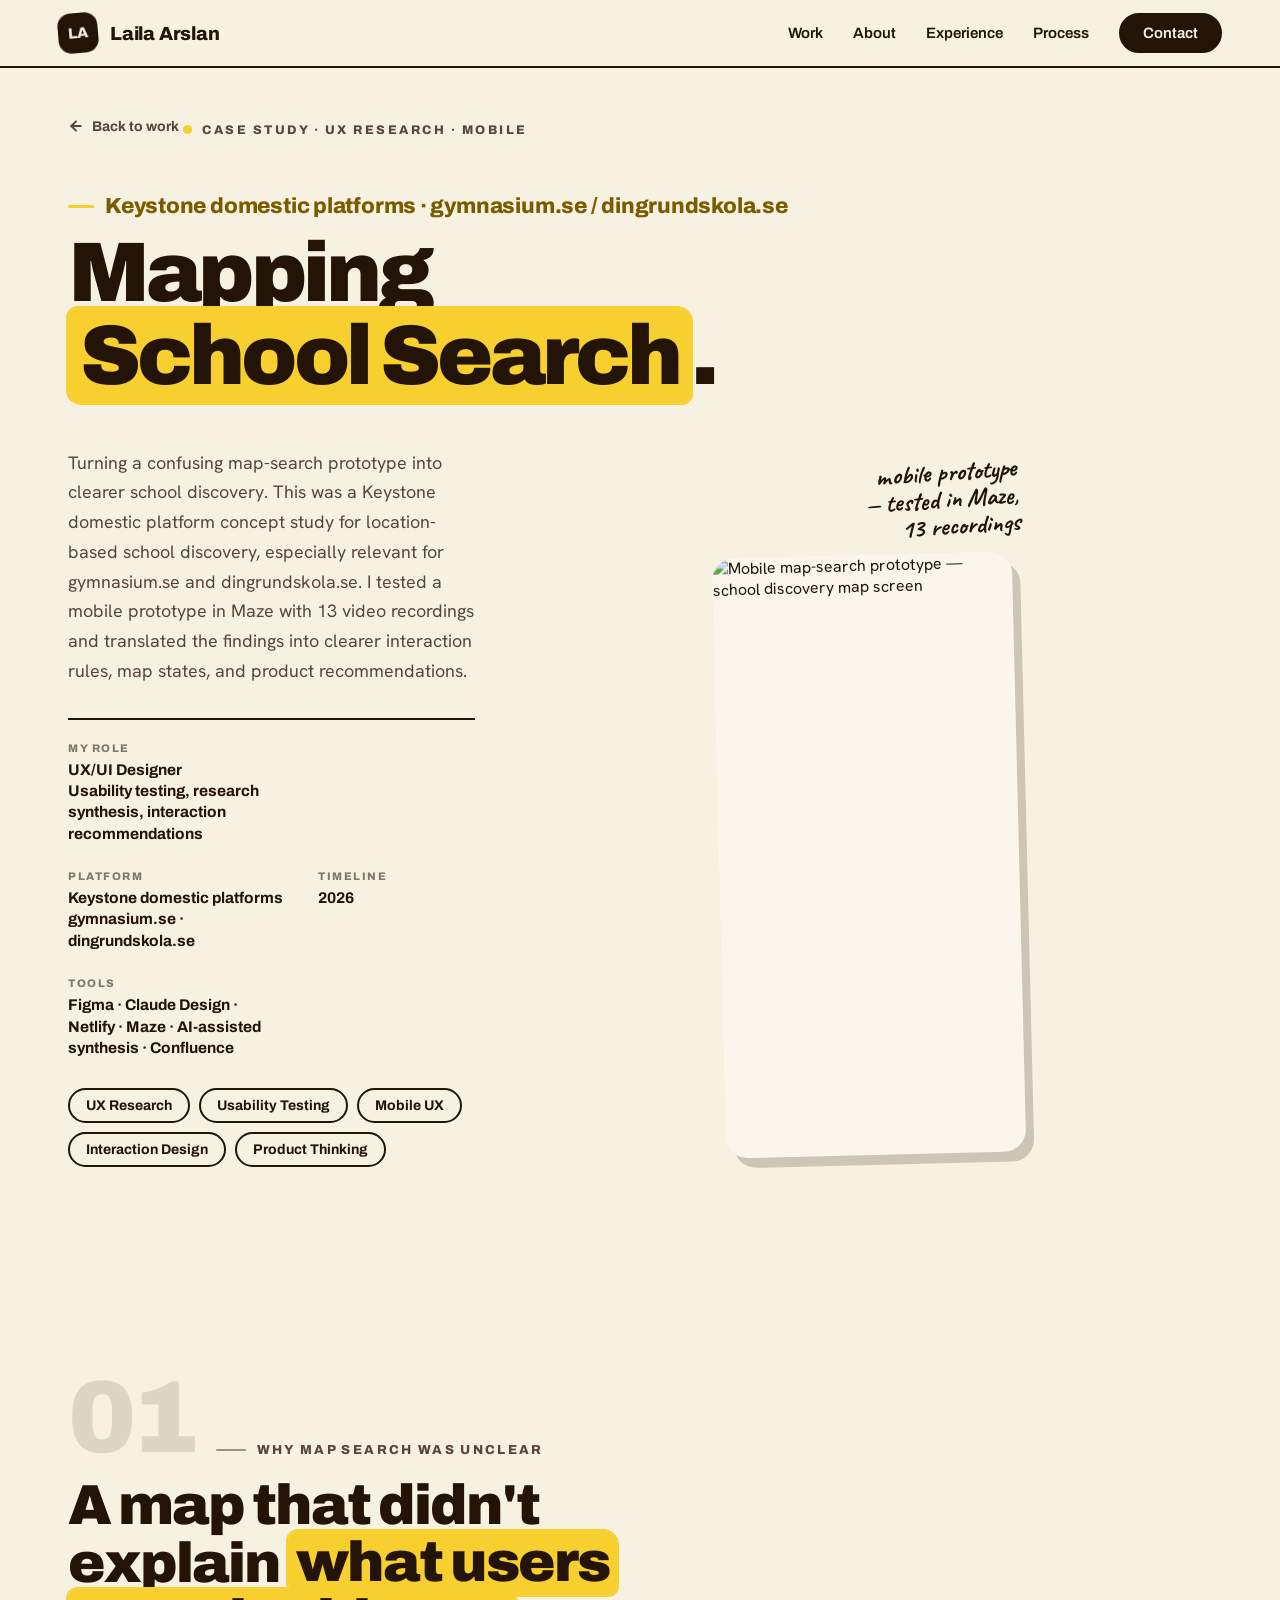
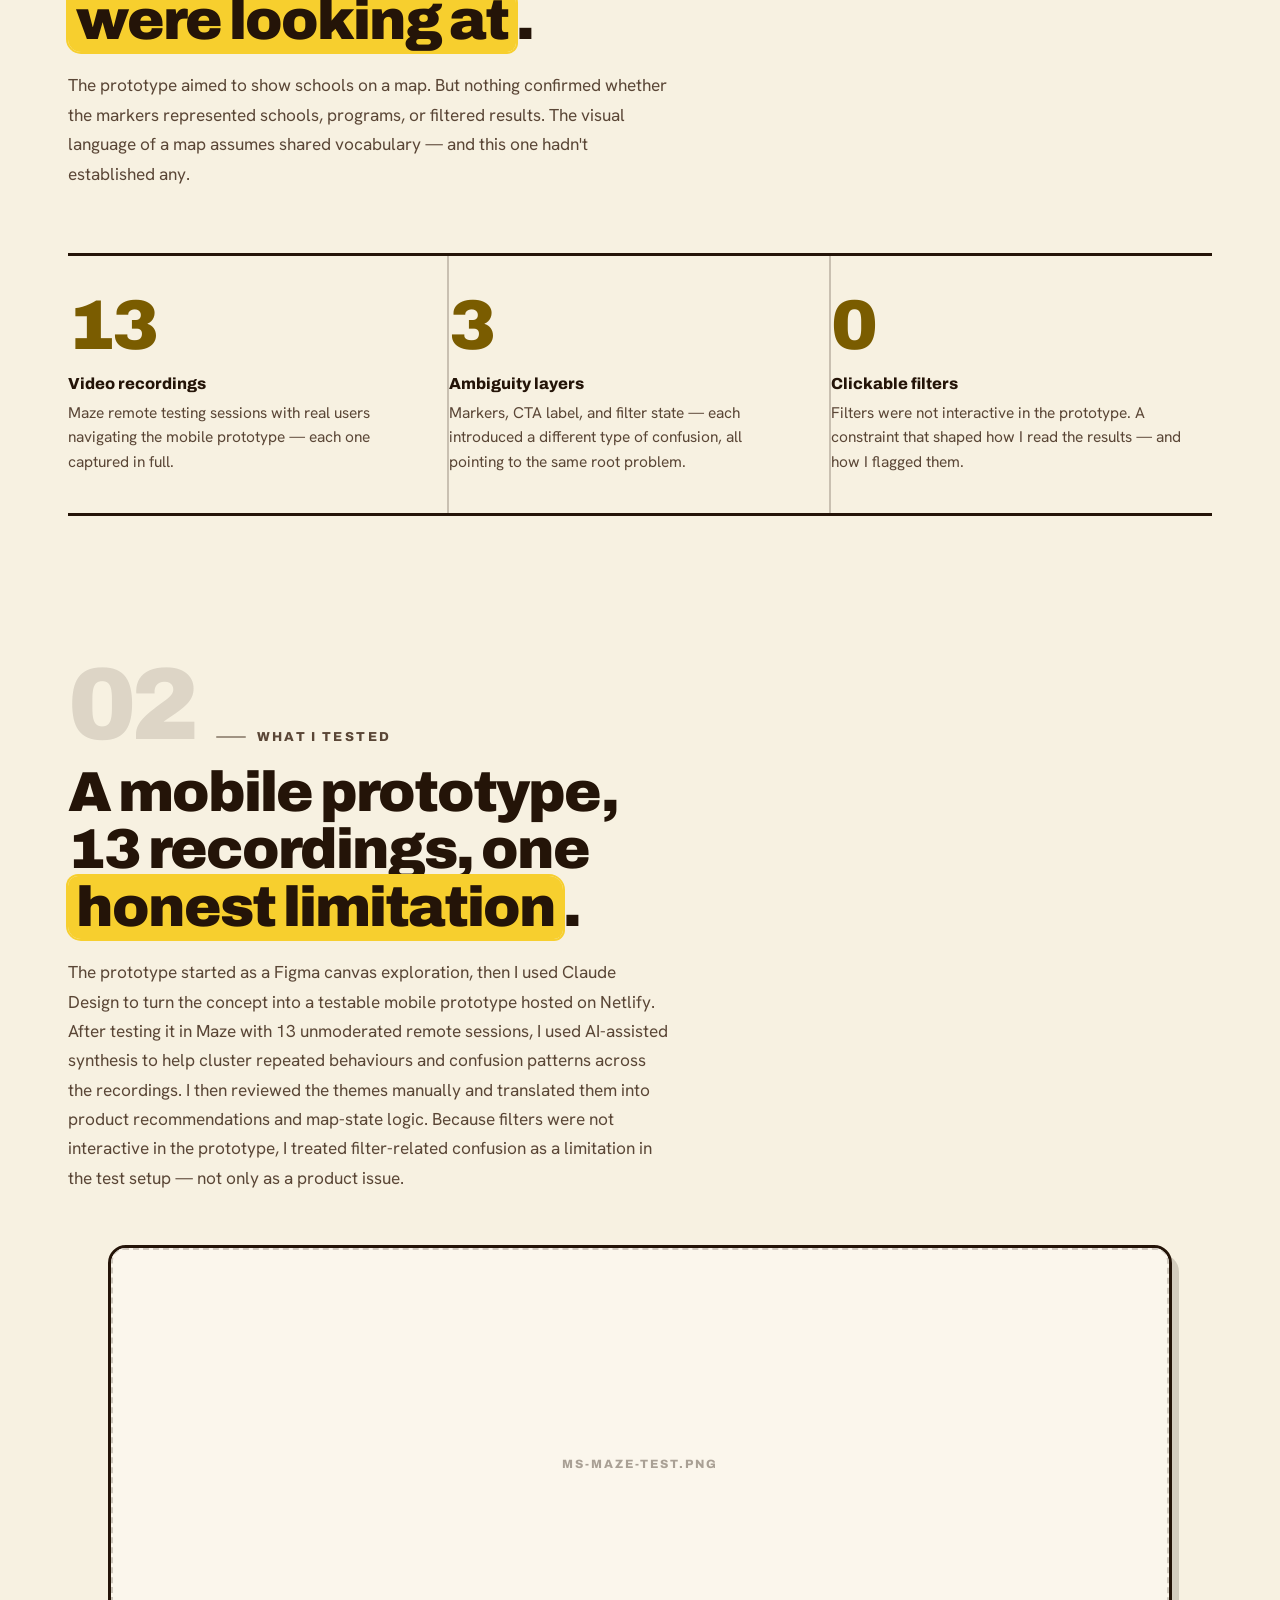
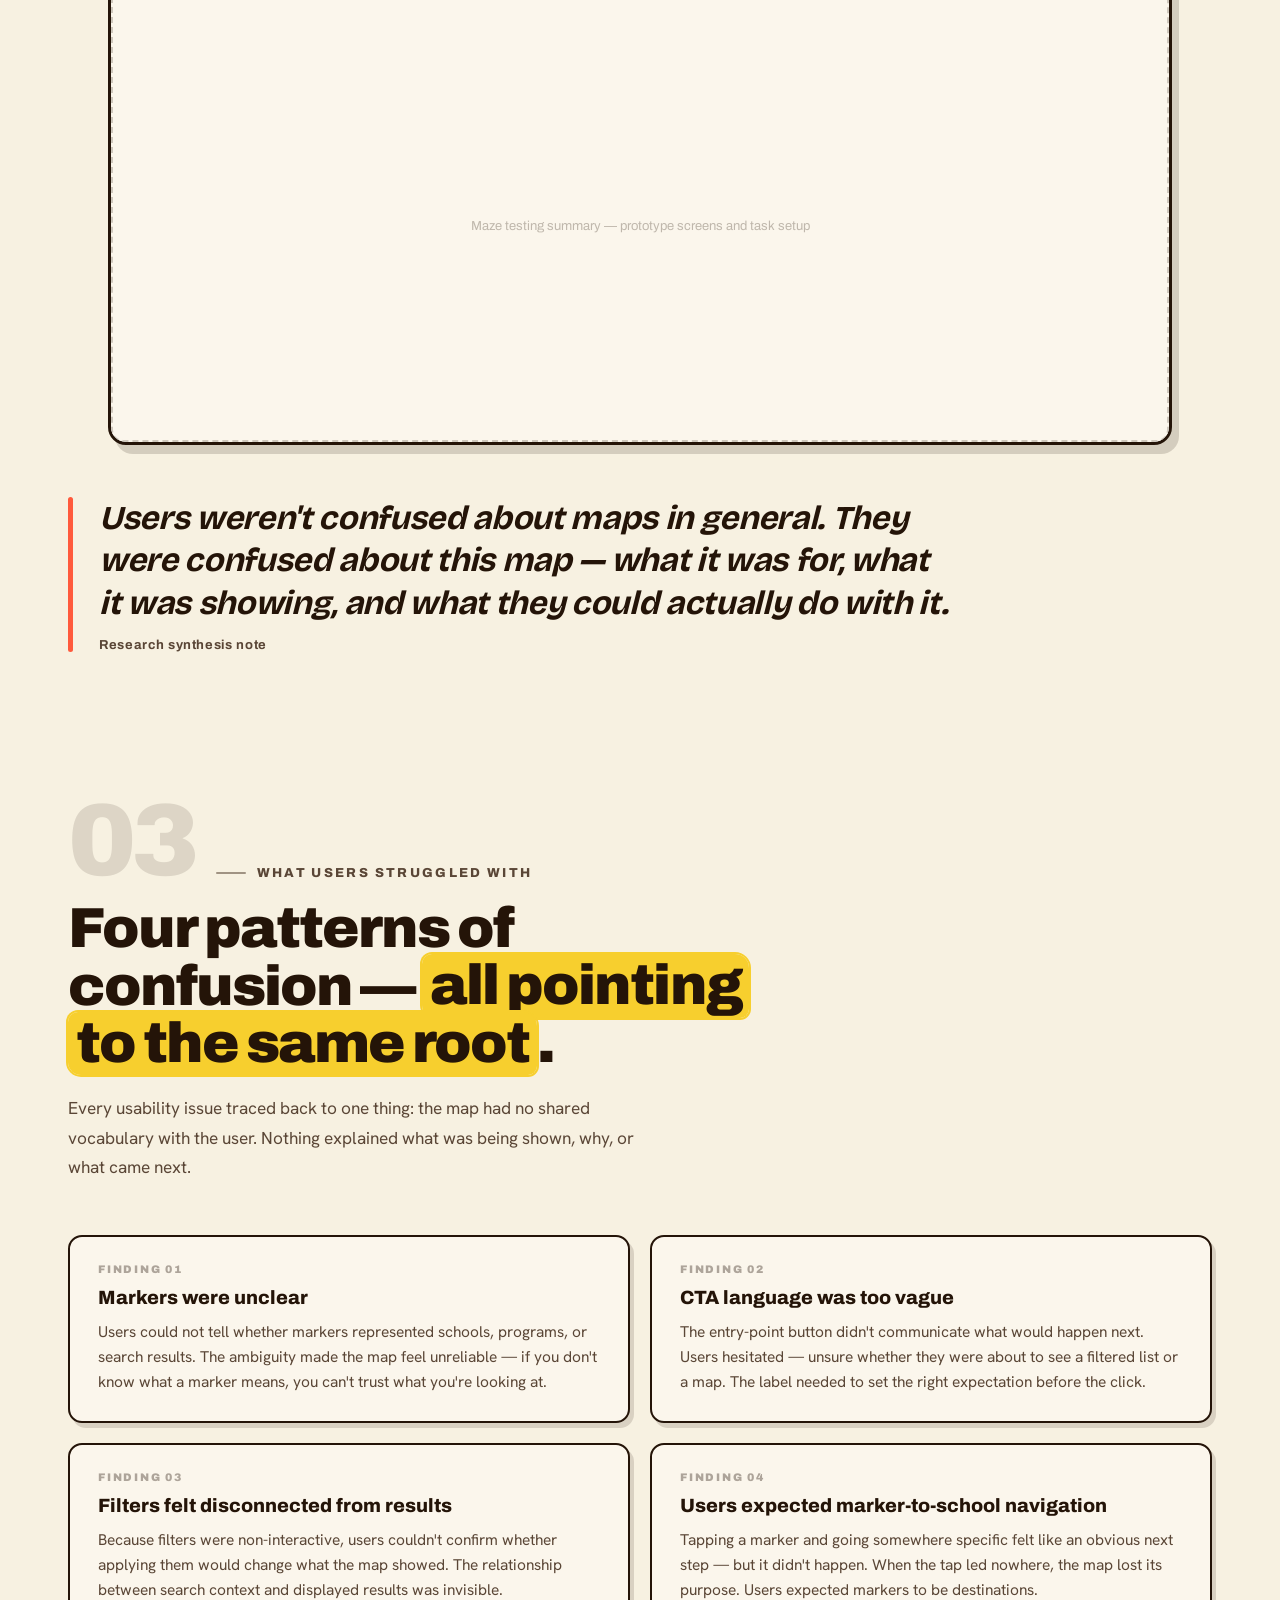
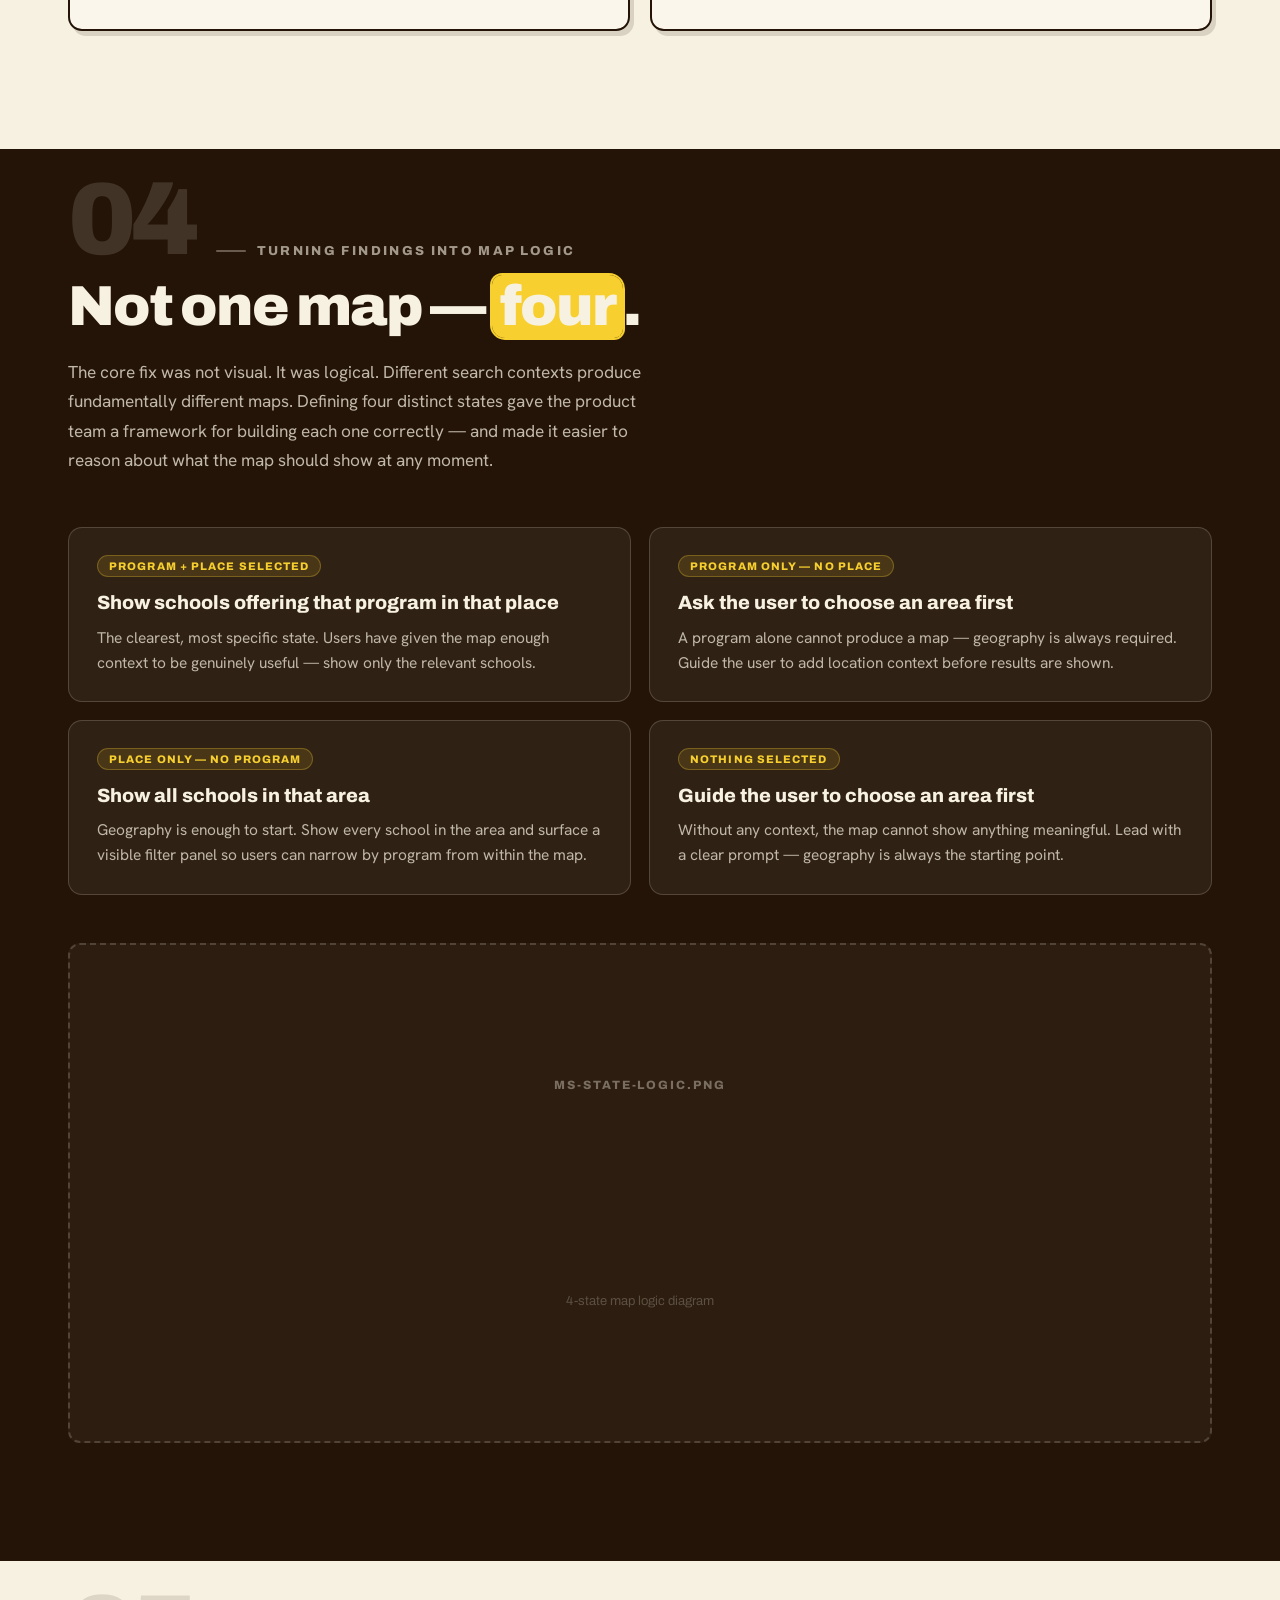
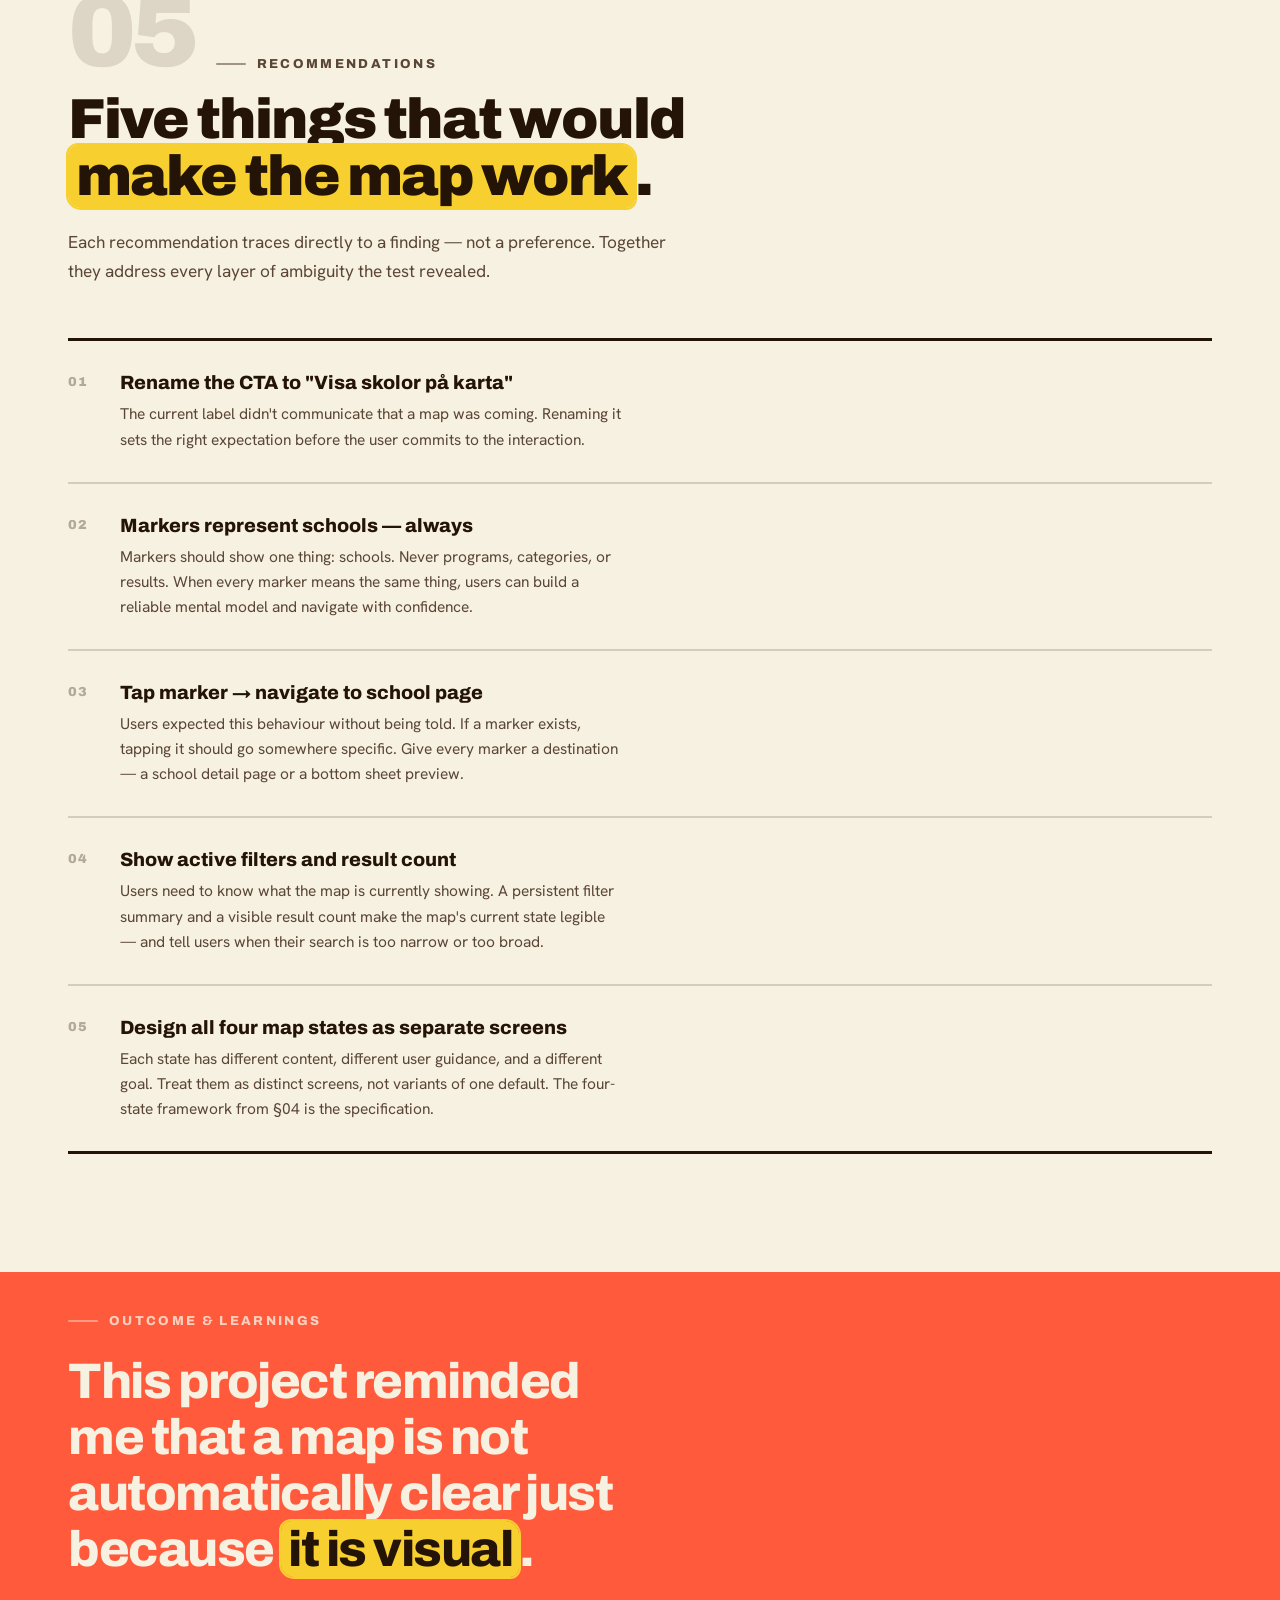
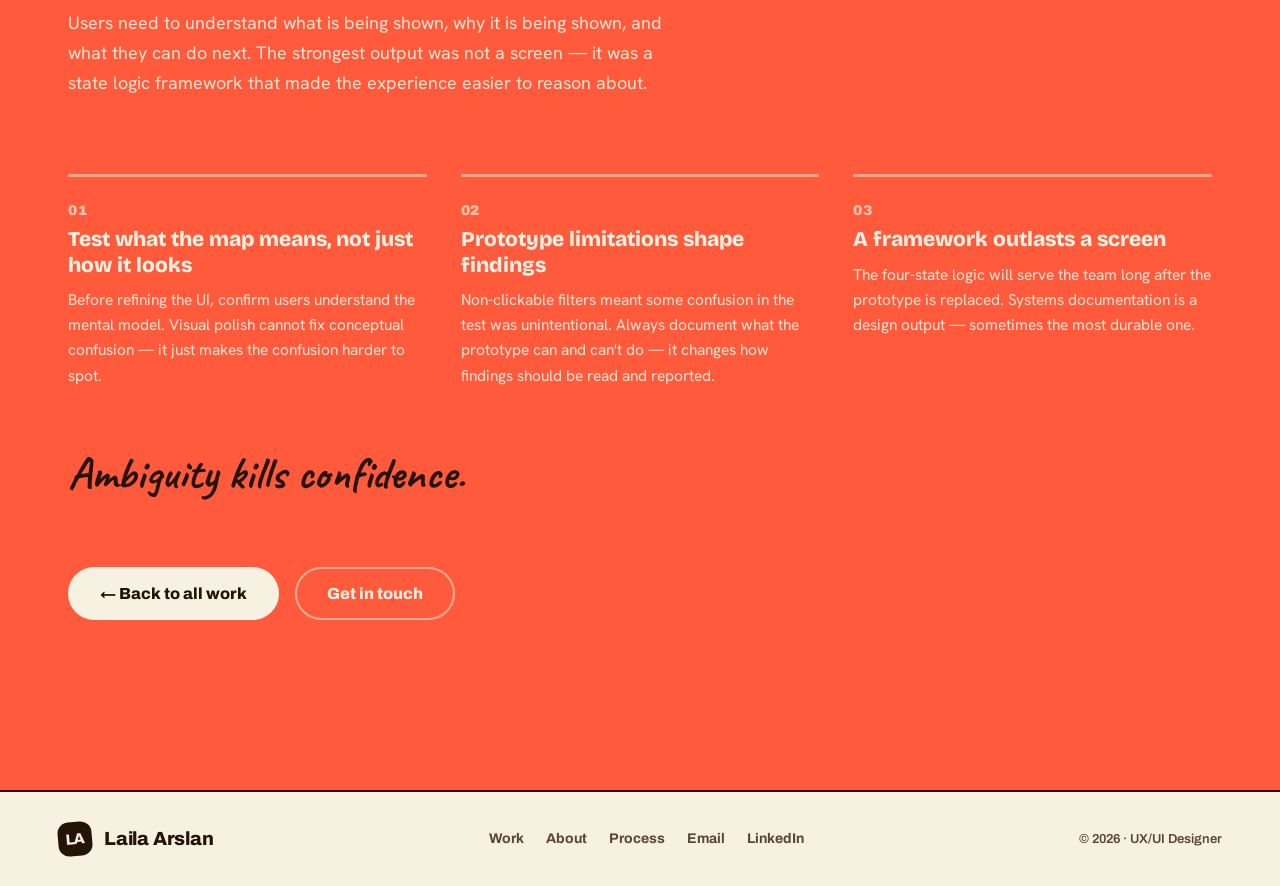
==== Work/map-search.html @ fdab3897 "Add Map Search case study draft with hero spacing First draft of the Map Search case study — researc" ====
<!DOCTYPE html>
<html lang="en">
<head>
<meta charset="UTF-8"/>
<meta name="viewport" content="width=device-width, initial-scale=1.0"/>
<title>Mapping School Search — Case Study · Laila Arslan</title>
<meta name="description" content="UX/UI case study: testing a mobile school map-search prototype with 13 users in Maze — and translating usability findings into clearer map states and interaction recommendations."/>

<link rel="icon" href="data:image/svg+xml,%3Csvg xmlns='http://www.w3.org/2000/svg' viewBox='0 0 64 64'%3E%3Crect width='64' height='64' rx='16' fill='%23241408'/%3E%3Ctext x='32' y='43' font-family='Archivo,Arial,sans-serif' font-size='27' font-weight='800' fill='%23F7F1E1' text-anchor='middle'%3ELA%3C/text%3E%3C/svg%3E"/>

<link rel="preconnect" href="https://fonts.googleapis.com"/>
<link rel="preconnect" href="https://fonts.gstatic.com" crossorigin/>
<link href="https://fonts.googleapis.com/css2?family=Bricolage+Grotesque:opsz,wght@12..96,400..800&family=Archivo:wght@400;600;700;800;900&family=Hanken+Grotesk:wght@400;500;600;700&family=Caveat:wght@600;700&display=swap" rel="stylesheet"/>
<link rel="stylesheet" href="../styles.css"/>
<link rel="stylesheet" href="case-study-v2.css"/>
<link rel="stylesheet" href="map-search.css"/>
</head>
<body class="cs2 cs2-ms">

<!-- ============================ NAV ============================ -->
<nav class="site-nav">
  <div class="nav-inner">
    <a class="logo" href="../index.html#top">
      <span class="logo-mark">LA</span>
      <span>Laila Arslan</span>
    </a>
    <button class="nav-toggle" type="button" aria-label="Toggle menu" aria-expanded="false" aria-controls="nav-links">
      <span></span><span></span><span></span>
    </button>
    <div class="nav-links" id="nav-links">
      <a href="../index.html#work">Work</a>
      <a href="../index.html#about">About</a>
      <a href="../index.html#experience">Experience</a>
      <a href="../index.html#process">Process</a>
      <a href="../index.html#contact" class="nav-cta">Contact</a>
    </div>
  </div>
</nav>

<main>

<!-- ============================================================ -->
<!-- 00 · OPENING / HOOK                                          -->
<!-- ============================================================ -->
<header class="cs2-head" data-screen-label="Opening">
  <div class="wrap">
    <a class="cs2-back" href="../index.html#work">
      <svg width="16" height="16" viewBox="0 0 24 24" fill="none" stroke="currentColor" stroke-width="3" stroke-linecap="round" stroke-linejoin="round" aria-hidden="true"><path d="M19 12H5"/><path d="M12 19l-7-7 7-7"/></svg>
      Back to work
    </a>

    <span class="head-eyebrow"><span class="dot"></span> Case Study · UX Research · Mobile</span>

    <p class="head-project">Keystone domestic platforms · gymnasium.se / dingrundskola.se</p>

    <h1 class="cs2-title">Mapping <span class="mark"><span>School Search</span></span>.</h1>

    <div class="head-grid">
      <div class="head-col reveal">
        <p>Turning a confusing map-search prototype into clearer school discovery. This was a Keystone domestic platform concept study for location-based school discovery, especially relevant for gymnasium.se and dingrundskola.se. I tested a mobile prototype in Maze with 13 video recordings and translated the findings into clearer interaction rules, map states, and product recommendations.</p>

        <div class="byline">
          <div class="by"><span class="byk">My role</span><span class="byv">UX/UI Designer<br/>Usability testing, research synthesis, interaction recommendations</span></div>
          <div class="by"><span class="byk">Platform</span><span class="byv">Keystone domestic platforms<br/>gymnasium.se · dingrundskola.se</span></div>
          <div class="by"><span class="byk">Timeline</span><span class="byv">2026</span></div>
          <div class="by"><span class="byk">Tools</span><span class="byv">Figma · Claude Design · Netlify · Maze · AI-assisted synthesis · Confluence</span></div>
        </div>

        <div class="head-tags">
          <span class="chip">UX Research</span>
          <span class="chip">Usability Testing</span>
          <span class="chip">Mobile UX</span>
          <span class="chip">Interaction Design</span>
          <span class="chip">Product Thinking</span>
        </div>
      </div>

      <div class="head-shot reveal reveal-d1">
        <div class="ms-hero-wrap">
          <div class="anno">
            <span class="pen">mobile prototype — tested in Maze, 13 recordings</span>
          </div>
          <div style="width:100%;max-width:300px;aspect-ratio:9/18;border-radius:22px;overflow:hidden;box-shadow:8px 10px 0 rgba(36,20,8,.2);transform:rotate(-1.4deg);background:var(--cream-2)">
            <img src="../images/ms-hero.png" alt="Mobile map-search prototype — school discovery map screen" style="width:100%;height:100%;object-fit:cover;display:block"/>
          </div>
        </div>
      </div>
    </div>
  </div>
</header>

<!-- ============================================================ -->
<!-- 01 · WHY MAP SEARCH WAS UNCLEAR                               -->
<!-- ============================================================ -->
<section class="chapter" id="problem" data-screen-label="01 · Why map search was unclear">
  <div class="wrap">
    <div class="chap">
      <div class="chap-head">
        <span class="chap-num">01</span>
        <span class="chap-kicker"><span class="eyebrow-line"></span> Why map search was unclear</span>
      </div>
      <h2 class="chap-title">A map that didn't explain <span class="mark"><span>what users were looking at</span></span>.</h2>
      <p class="chap-lead">The prototype aimed to show schools on a map. But nothing confirmed whether the markers represented schools, programs, or filtered results. The visual language of a map assumes shared vocabulary — and this one hadn't established any.</p>
    </div>

    <div class="statline reveal">
      <div class="stat">
        <div class="sn">13</div>
        <div class="st">Video recordings</div>
        <div class="sd">Maze remote testing sessions with real users navigating the mobile prototype — each one captured in full.</div>
      </div>
      <div class="stat">
        <div class="sn">3</div>
        <div class="st">Ambiguity layers</div>
        <div class="sd">Markers, CTA label, and filter state — each introduced a different type of confusion, all pointing to the same root problem.</div>
      </div>
      <div class="stat">
        <div class="sn">0</div>
        <div class="st">Clickable filters</div>
        <div class="sd">Filters were not interactive in the prototype. A constraint that shaped how I read the results — and how I flagged them.</div>
      </div>
    </div>
  </div>
</section>

<!-- ============================================================ -->
<!-- 02 · WHAT I TESTED                                            -->
<!-- ============================================================ -->
<section class="chapter" id="research" data-screen-label="02 · What I tested">
  <div class="wrap">
    <div class="chap">
      <div class="chap-head">
        <span class="chap-num">02</span>
        <span class="chap-kicker"><span class="eyebrow-line"></span> What I tested</span>
      </div>
      <h2 class="chap-title">A mobile prototype, 13 recordings, one <span class="mark"><span>honest limitation</span></span>.</h2>
      <p class="chap-lead">The prototype started as a Figma canvas exploration, then I used Claude Design to turn the concept into a testable mobile prototype hosted on Netlify. After testing it in Maze with 13 unmoderated remote sessions, I used AI-assisted synthesis to help cluster repeated behaviours and confusion patterns across the recordings. I then reviewed the themes manually and translated them into product recommendations and map-state logic. Because filters were not interactive in the prototype, I treated filter-related confusion as a limitation in the test setup — not only as a product issue.</p>
    </div>

    <div class="reveal" style="margin-top:14px">
      <figure class="frame soft">
        <div class="ms-placeholder ms-ph-landscape">
          <span class="ms-ph-label">ms-maze-test.png</span>
          <span class="ms-ph-sub">Maze testing summary — prototype screens and task setup</span>
        </div>
      </figure>
    </div>

    <div class="messy-quote reveal" style="margin-top:52px">
      <div class="qbar"></div>
      <div>
        <p>Users weren't confused about maps in general. They were confused about <em>this</em> map — what it was for, what it was showing, and what they could actually do with it.</p>
        <cite>Research synthesis note</cite>
      </div>
    </div>
  </div>
</section>

<!-- ============================================================ -->
<!-- 03 · WHAT USERS STRUGGLED WITH                                -->
<!-- ============================================================ -->
<section class="chapter" id="findings" data-screen-label="03 · What users struggled with">
  <div class="wrap">
    <div class="chap">
      <div class="chap-head">
        <span class="chap-num">03</span>
        <span class="chap-kicker"><span class="eyebrow-line"></span> What users struggled with</span>
      </div>
      <h2 class="chap-title">Four patterns of confusion — <span class="mark"><span>all pointing to the same root</span></span>.</h2>
      <p class="chap-lead">Every usability issue traced back to one thing: the map had no shared vocabulary with the user. Nothing explained what was being shown, why, or what came next.</p>
    </div>

    <div class="ms-insight-grid reveal">
      <div class="ms-insight-card">
        <div class="ic-num">Finding 01</div>
        <h4>Markers were unclear</h4>
        <p>Users could not tell whether markers represented schools, programs, or search results. The ambiguity made the map feel unreliable — if you don't know what a marker means, you can't trust what you're looking at.</p>
      </div>
      <div class="ms-insight-card">
        <div class="ic-num">Finding 02</div>
        <h4>CTA language was too vague</h4>
        <p>The entry-point button didn't communicate what would happen next. Users hesitated — unsure whether they were about to see a filtered list or a map. The label needed to set the right expectation before the click.</p>
      </div>
      <div class="ms-insight-card">
        <div class="ic-num">Finding 03</div>
        <h4>Filters felt disconnected from results</h4>
        <p>Because filters were non-interactive, users couldn't confirm whether applying them would change what the map showed. The relationship between search context and displayed results was invisible.</p>
      </div>
      <div class="ms-insight-card">
        <div class="ic-num">Finding 04</div>
        <h4>Users expected marker-to-school navigation</h4>
        <p>Tapping a marker and going somewhere specific felt like an obvious next step — but it didn't happen. When the tap led nowhere, the map lost its purpose. Users expected markers to be destinations.</p>
      </div>
    </div>
  </div>
</section>

<!-- ============================================================ -->
<!-- 04 · MAP STATE LOGIC  (dark)                                  -->
<!-- ============================================================ -->
<section class="chapter flowdark" id="mapstates" data-screen-label="04 · Turning findings into map logic">
  <div class="wrap">
    <div class="chap on-dark">
      <div class="chap-head">
        <span class="chap-num">04</span>
        <span class="chap-kicker"><span class="eyebrow-line"></span> Turning findings into map logic</span>
      </div>
      <h2 class="chap-title">Not one map — <span class="mark"><span>four</span></span>.</h2>
      <p class="chap-lead">The core fix was not visual. It was logical. Different search contexts produce fundamentally different maps. Defining four distinct states gave the product team a framework for building each one correctly — and made it easier to reason about what the map should show at any moment.</p>
    </div>

    <div class="ms-states-grid reveal">
      <div class="ms-state-card">
        <div class="ms-state-cond">Program + place selected</div>
        <h4>Show schools offering that program in that place</h4>
        <p>The clearest, most specific state. Users have given the map enough context to be genuinely useful — show only the relevant schools.</p>
      </div>
      <div class="ms-state-card">
        <div class="ms-state-cond">Program only — no place</div>
        <h4>Ask the user to choose an area first</h4>
        <p>A program alone cannot produce a map — geography is always required. Guide the user to add location context before results are shown.</p>
      </div>
      <div class="ms-state-card">
        <div class="ms-state-cond">Place only — no program</div>
        <h4>Show all schools in that area</h4>
        <p>Geography is enough to start. Show every school in the area and surface a visible filter panel so users can narrow by program from within the map.</p>
      </div>
      <div class="ms-state-card">
        <div class="ms-state-cond">Nothing selected</div>
        <h4>Guide the user to choose an area first</h4>
        <p>Without any context, the map cannot show anything meaningful. Lead with a clear prompt — geography is always the starting point.</p>
      </div>
    </div>

    <div class="ms-placeholder ms-ph-wide reveal" style="margin-top:48px;border-color:rgba(247,241,225,.18);background:rgba(247,241,225,.04)">
      <span class="ms-ph-label" style="color:rgba(247,241,225,.38)">ms-state-logic.png</span>
      <span class="ms-ph-sub" style="color:rgba(247,241,225,.24)">4-state map logic diagram</span>
    </div>
  </div>
</section>

<!-- ============================================================ -->
<!-- 05 · RECOMMENDATIONS                                          -->
<!-- ============================================================ -->
<section class="chapter" id="recommendations" data-screen-label="05 · Recommendations">
  <div class="wrap">
    <div class="chap">
      <div class="chap-head">
        <span class="chap-num">05</span>
        <span class="chap-kicker"><span class="eyebrow-line"></span> Recommendations</span>
      </div>
      <h2 class="chap-title">Five things that would <span class="mark"><span>make the map work</span></span>.</h2>
      <p class="chap-lead">Each recommendation traces directly to a finding — not a preference. Together they address every layer of ambiguity the test revealed.</p>
    </div>

    <ul class="ms-rec-list reveal">
      <li class="ms-rec-item">
        <span class="ms-rec-n">01</span>
        <div class="ms-rec-body">
          <h4>Rename the CTA to "Visa skolor på karta"</h4>
          <p>The current label didn't communicate that a map was coming. Renaming it sets the right expectation before the user commits to the interaction.</p>
        </div>
      </li>
      <li class="ms-rec-item">
        <span class="ms-rec-n">02</span>
        <div class="ms-rec-body">
          <h4>Markers represent schools — always</h4>
          <p>Markers should show one thing: schools. Never programs, categories, or results. When every marker means the same thing, users can build a reliable mental model and navigate with confidence.</p>
        </div>
      </li>
      <li class="ms-rec-item">
        <span class="ms-rec-n">03</span>
        <div class="ms-rec-body">
          <h4>Tap marker → navigate to school page</h4>
          <p>Users expected this behaviour without being told. If a marker exists, tapping it should go somewhere specific. Give every marker a destination — a school detail page or a bottom sheet preview.</p>
        </div>
      </li>
      <li class="ms-rec-item">
        <span class="ms-rec-n">04</span>
        <div class="ms-rec-body">
          <h4>Show active filters and result count</h4>
          <p>Users need to know what the map is currently showing. A persistent filter summary and a visible result count make the map's current state legible — and tell users when their search is too narrow or too broad.</p>
        </div>
      </li>
      <li class="ms-rec-item">
        <span class="ms-rec-n">05</span>
        <div class="ms-rec-body">
          <h4>Design all four map states as separate screens</h4>
          <p>Each state has different content, different user guidance, and a different goal. Treat them as distinct screens, not variants of one default. The four-state framework from §04 is the specification.</p>
        </div>
      </li>
    </ul>
  </div>
</section>

<!-- ============================================================ -->
<!-- 06 · OUTCOME & LEARNINGS   (orange payoff)                    -->
<!-- ============================================================ -->
<section class="chapter close" id="outcome" data-screen-label="06 · Outcome &amp; learnings">
  <div class="wrap">
    <div class="chap">
      <div class="chap-kicker"><span class="eyebrow-line"></span> Outcome &amp; learnings</span>
    </div>
    <p class="close-statement">This project reminded me that a map is not automatically clear just because <span class="mark"><span>it is visual</span></span>.</p>
    <p class="close-sub">Users need to understand what is being shown, why it is being shown, and what they can do next. The strongest output was not a screen — it was a state logic framework that made the experience easier to reason about.</p>

    <div class="coda">
      <div class="coda-item">
        <div class="cn">01</div>
        <h4>Test what the map means, not just how it looks</h4>
        <p>Before refining the UI, confirm users understand the mental model. Visual polish cannot fix conceptual confusion — it just makes the confusion harder to spot.</p>
      </div>
      <div class="coda-item">
        <div class="cn">02</div>
        <h4>Prototype limitations shape findings</h4>
        <p>Non-clickable filters meant some confusion in the test was unintentional. Always document what the prototype can and can't do — it changes how findings should be read and reported.</p>
      </div>
      <div class="coda-item">
        <div class="cn">03</div>
        <h4>A framework outlasts a screen</h4>
        <p>The four-state logic will serve the team long after the prototype is replaced. Systems documentation is a design output — sometimes the most durable one.</p>
      </div>
    </div>

    <p class="pen" style="margin-top:62px;font-size:clamp(28px,3.5vw,46px)">Ambiguity kills confidence.</p>

    <div class="close-cta">
      <a class="btn btn-light" href="../index.html#work">← Back to all work</a>
      <a class="btn btn-ghost-light" href="../index.html#contact">Get in touch</a>
    </div>
  </div>
</section>

</main>

<!-- ============================ FOOTER ============================ -->
<footer class="footer">
  <div class="footer-inner">
    <a class="logo" href="../index.html#top"><span class="logo-mark">LA</span><span>Laila Arslan</span></a>
    <div class="footer-links">
      <a href="../index.html#work">Work</a><a href="../index.html#about">About</a><a href="../index.html#process">Process</a>
      <a href="mailto:laila.arslan1@gmail.com">Email</a><a href="#">LinkedIn</a>
    </div>
    <div class="footer-copy">© 2026 · UX/UI Designer</div>
  </div>
</footer>

<button class="to-top" type="button" aria-label="Back to top">
  <svg width="22" height="22" viewBox="0 0 24 24" fill="none" stroke="currentColor" stroke-width="3" stroke-linecap="round" stroke-linejoin="round" aria-hidden="true"><path d="M12 19V5"/><path d="M5 12l7-7 7 7"/></svg>
</button>

<script src="../script.js"></script>
</body>
</html>
---- styles.css ----
/* ============================================================
   Laila Arslan — UX/UI Designer · Dopamine portfolio
   styles.css  (static build — brand tokens + site styles)
   Palette: cream base · red-orange · lemon yellow · soft pink
   + mint secondary · chocolate/near-black text
   ============================================================ */
:root{
  --cream:#F7F1E1;        /* base background */
  --cream-2:#FBF6EC;      /* lighter card surface */
  --ink:#241408;          /* near-black chocolate text */
  --ink-soft:#5A4636;     /* muted brown body */
  --orange:#FF5A3C;       /* bold red-orange */
  --orange-deep:#EE4326;
  --yellow:#F7CF2E;       /* lemon yellow */
  --pink:#F8C0CB;         /* soft pink */
  --pink-deep:#F490A6;
  --mint:#A6E0CF;         /* mint / aqua secondary */
  --mint-deep:#6FC9B0;
  --line:rgba(36,20,8,.16);

  --font-display:"Bricolage Grotesque","Archivo",system-ui,sans-serif;
  --font-grotesk:"Archivo",system-ui,sans-serif;
  --font-body:"Hanken Grotesk",system-ui,sans-serif;
  --font-hand:"Caveat",cursive;
}

*{box-sizing:border-box}
html{-webkit-font-smoothing:antialiased;text-rendering:optimizeLegibility;scroll-behavior:smooth}
body{margin:0;font-family:var(--font-body);color:var(--ink);background:var(--cream)}
img{display:block;max-width:100%}

/* ---- shared hand-drawn doodle helpers ---- */
.doodle{position:absolute;pointer-events:none;color:var(--ink);z-index:1}
@media (prefers-reduced-motion: no-preference){
  .float-a{animation:floatA 6s ease-in-out infinite}
  .float-b{animation:floatB 7.5s ease-in-out infinite}
  .float-c{animation:floatC 5.5s ease-in-out infinite}
  .spin-slow{animation:spinSlow 22s linear infinite}
}
@keyframes floatA{0%,100%{transform:translateY(0) rotate(0deg)}50%{transform:translateY(-12px) rotate(6deg)}}
@keyframes floatB{0%,100%{transform:translateY(0) rotate(0deg)}50%{transform:translateY(10px) rotate(-5deg)}}
@keyframes floatC{0%,100%{transform:translate(0,0) rotate(-3deg)}50%{transform:translate(6px,-8px) rotate(4deg)}}
@keyframes spinSlow{to{transform:rotate(360deg)}}

/* highlight marker behind a word — reliable "highlighter" technique */
.mark{
  background:var(--yellow);
  -webkit-box-decoration-break:clone;box-decoration-break:clone;
  border-radius:10px 14px 9px 13px;
  padding:.02em .14em;
  box-shadow:0 0 0 2px var(--yellow);
}
.mark>span{color:inherit}
.mark.mark-pink{background:var(--pink);box-shadow:0 0 0 2px var(--pink)}
.mark.mark-mint{background:var(--mint);box-shadow:0 0 0 2px var(--mint)}
.mark.mark-orange{background:var(--orange);box-shadow:0 0 0 2px var(--orange);color:var(--cream)}

/* ---------- layout ---------- */
.wrap{max-width:1260px;margin:0 auto;padding:0 48px}
.section{position:relative;padding:130px 0}
.section-tight{padding:96px 0}
@media(max-width:820px){.wrap{padding:0 24px}.section{padding:84px 0}.section-tight{padding:64px 0}}

.kicker{display:inline-flex;align-items:center;gap:9px;font-family:var(--font-grotesk);font-weight:800;
  font-size:13px;letter-spacing:.18em;text-transform:uppercase;color:var(--ink-soft)}
.eyebrow-line{height:2px;width:34px;background:currentColor;opacity:.5;border-radius:2px}

.h-hero{font-family:var(--font-grotesk);font-weight:900;font-size:clamp(40px,7.2vw,98px);
  line-height:.96;letter-spacing:-.045em;color:var(--ink);margin:0}
.h-sec{font-family:var(--font-grotesk);font-weight:900;font-size:clamp(34px,5.4vw,72px);
  line-height:.98;letter-spacing:-.04em;color:var(--ink);margin:0}
.h-card{font-family:var(--font-display);font-weight:800;font-size:clamp(20px,1.8vw,26px);
  letter-spacing:-.02em;color:var(--ink);margin:0;line-height:1.12}
.lead{font-size:clamp(17px,1.35vw,20px);line-height:1.72;color:var(--ink-soft);margin:0}
.body{font-size:16px;line-height:1.7;color:var(--ink-soft);margin:0}

/* ---------- nav ---------- */
.site-nav{position:sticky;top:0;z-index:60;background:rgba(247,241,225,.86);
  backdrop-filter:saturate(140%) blur(12px);-webkit-backdrop-filter:saturate(140%) blur(12px);
  border-bottom:2px solid var(--ink)}
.nav-inner{max-width:1260px;margin:0 auto;padding:13px 48px;display:flex;align-items:center;justify-content:space-between}
.logo{display:flex;align-items:center;gap:12px;font-family:var(--font-grotesk);font-weight:800;font-size:19px;letter-spacing:-.01em;color:var(--ink);text-decoration:none}
.logo-mark{width:40px;height:40px;border-radius:13px;background:var(--ink);color:var(--cream);display:grid;place-items:center;font-size:15px;font-weight:800;transform:rotate(-5deg);transition:transform .25s}
.logo:hover .logo-mark{transform:rotate(5deg) scale(1.06)}
.nav-links{display:flex;gap:30px;align-items:center;font-family:var(--font-grotesk);font-weight:600;font-size:15px}
.nav-links a{color:var(--ink);text-decoration:none;position:relative}
.nav-links a:not(.nav-cta)::after{content:"";position:absolute;left:0;right:0;bottom:-5px;height:2px;background:var(--orange);transform:scaleX(0);transform-origin:left;transition:transform .25s}
.nav-links a:not(.nav-cta):hover::after{transform:scaleX(1)}
.nav-cta{background:var(--ink);color:var(--cream)!important;border-radius:999px;padding:10px 22px;border:2px solid var(--ink);transition:transform .18s,box-shadow .18s}
.nav-cta:hover{transform:translateY(-2px);box-shadow:4px 4px 0 var(--orange)}
.nav-toggle{display:none;flex-direction:column;justify-content:center;gap:5px;width:44px;height:44px;
  border:2px solid var(--ink);border-radius:12px;background:var(--cream);cursor:pointer;padding:0;flex-shrink:0}
.nav-toggle span{display:block;width:20px;height:2.5px;background:var(--ink);border-radius:2px;margin:0 auto;
  transition:transform .25s,opacity .2s}
.nav-toggle[aria-expanded="true"] span:nth-child(1){transform:translateY(7.5px) rotate(45deg)}
.nav-toggle[aria-expanded="true"] span:nth-child(2){opacity:0}
.nav-toggle[aria-expanded="true"] span:nth-child(3){transform:translateY(-7.5px) rotate(-45deg)}
@media(max-width:680px){
  .nav-inner{padding:11px 24px}
  .nav-toggle{display:flex}
  .nav-links{position:absolute;top:100%;left:0;right:0;flex-direction:column;align-items:stretch;gap:0;
    background:rgba(247,241,225,.98);backdrop-filter:saturate(140%) blur(12px);-webkit-backdrop-filter:saturate(140%) blur(12px);
    border-bottom:2px solid var(--ink);padding:6px 24px 18px;
    transform:translateY(-14px);opacity:0;pointer-events:none;transition:transform .25s ease,opacity .25s ease}
  .nav-links.open{transform:none;opacity:1;pointer-events:auto}
  .nav-links a{padding:15px 4px;font-size:17px;border-bottom:1px solid var(--line)}
  .nav-links a:not(.nav-cta)::after{display:none}
  .nav-links .nav-cta{margin-top:14px;text-align:center;border-bottom:none}
}
@media (prefers-reduced-motion: reduce){.nav-toggle span,.nav-links{transition:none}}

/* ---------- buttons ---------- */
.btn{font-family:var(--font-grotesk);font-weight:800;border-radius:999px;padding:16px 30px;font-size:16px;
  display:inline-flex;align-items:center;gap:10px;border:2.5px solid var(--ink);cursor:pointer;text-decoration:none;
  transition:transform .18s cubic-bezier(.3,1.5,.5,1),box-shadow .18s}
.btn-dark{background:var(--ink);color:var(--cream)}
.btn-dark:hover{transform:translateY(-3px) rotate(-1deg);box-shadow:5px 6px 0 var(--orange)}
.btn-outline{background:transparent;color:var(--ink)}
.btn-outline:hover{transform:translateY(-3px) rotate(1deg);background:var(--yellow);box-shadow:5px 6px 0 var(--ink)}
.btn-light{background:var(--cream);color:var(--ink);border-color:var(--cream)}
.btn-light:hover{transform:translateY(-3px) rotate(-1deg);box-shadow:5px 6px 0 var(--ink)}
.btn-ghost-light{background:transparent;color:var(--cream);border-color:rgba(247,241,225,.55)}
.btn-ghost-light:hover{transform:translateY(-3px) rotate(1deg);border-color:var(--cream);box-shadow:5px 6px 0 rgba(247,241,225,.3)}

/* ---------- badge / chips ---------- */
.badge{display:inline-flex;align-items:center;gap:9px;background:var(--yellow);border:2.5px solid var(--ink);
  border-radius:999px;padding:10px 20px;font-family:var(--font-grotesk);font-weight:800;font-size:13px;
  letter-spacing:.05em;text-transform:uppercase;color:var(--ink)}
.badge-short{display:none}
.chip{display:inline-flex;align-items:center;gap:7px;font-family:var(--font-grotesk);font-weight:700;font-size:14px;
  padding:8px 16px;border:2px solid var(--ink);border-radius:999px;background:var(--cream);color:var(--ink);white-space:nowrap;
  transition:transform .15s,background .15s}
.chip:hover{transform:translateY(-2px) rotate(-1.5deg);background:var(--yellow)}

/* ---------- photo framing ---------- */
.photo-ph{position:relative;background:linear-gradient(150deg,var(--pink),var(--pink-deep));overflow:hidden;display:grid;place-items:center}
.photo-ph::before{content:"";position:absolute;inset:0;background-image:radial-gradient(rgba(36,20,8,.14) 2px,transparent 2.2px);background-size:16px 16px;z-index:1;mix-blend-mode:multiply}

.spin-badge{display:grid;place-items:center;border-radius:999px;background:var(--yellow);border:2.5px solid var(--ink);text-align:center}
.spin-badge .sb-in{font-family:var(--font-grotesk);font-weight:800;font-size:12px;letter-spacing:.04em;text-transform:uppercase;line-height:1.25;color:var(--ink)}
.hand-note{font-family:var(--font-hand);font-weight:700;color:var(--ink);font-size:30px;line-height:1}


/* ---------- wave divider ---------- */
.wave-top{position:absolute;left:0;top:-1px;width:100%;height:70px;transform:translateY(-99%);display:block;pointer-events:none}
@media(max-width:820px){.wave-top{height:44px}}

/* ---------- HERO ---------- */
.hero{position:relative;overflow:hidden;background:var(--cream)}
.hero .wrap{padding-top:84px;padding-bottom:64px}
.hero-grid{display:grid;grid-template-columns:1fr auto;gap:40px;align-items:start}
.hero-photo{position:relative;width:280px;flex-shrink:0}
.hero-photo .photo-img{width:280px;height:280px;border-radius:999px;border:4px solid var(--ink);object-fit:cover}
.hero h1{margin-top:26px;max-width:14ch}
.hero-actions{display:flex;gap:16px;margin-top:36px;flex-wrap:wrap}
@media(max-width:920px){.hero-grid{grid-template-columns:1fr}.hero-photo{order:-1;width:200px}.hero-photo .photo-img{width:200px;height:200px}}

/* ---------- ABOUT ---------- */
.about{position:relative;background:var(--pink)}
.about-grid{display:grid;grid-template-columns:1.15fr .85fr;gap:64px;align-items:start}
.about-portrait{position:relative}
.about-portrait .photo-img,.about-portrait .photo-ph{width:100%;height:440px;border-radius:22px;border:3px solid var(--ink);box-shadow:9px 11px 0 var(--ink);object-fit:cover}
.callout{display:flex;gap:16px;align-items:flex-start;background:var(--ink);color:var(--cream);border-radius:20px;padding:24px 26px;margin-top:30px}
.callout p{font-family:var(--font-display);font-style:italic;font-size:clamp(18px,1.6vw,21px);line-height:1.5;color:var(--cream);margin:0}
.about-meta{display:flex;flex-wrap:wrap;gap:38px;margin-top:42px;padding-top:30px;border-top:2px solid rgba(36,20,8,.2)}
.meta-item .meta-k{font-family:var(--font-grotesk);font-weight:800;font-size:11px;letter-spacing:.16em;text-transform:uppercase;color:rgba(36,20,8,.55)}
.meta-item .meta-v{font-family:var(--font-grotesk);font-weight:700;font-size:16px;color:var(--ink);margin-top:5px}
@media(max-width:820px){.about-grid{grid-template-columns:1fr;gap:36px}.about-portrait .photo-img,.about-portrait .photo-ph{height:340px}}

/* ---------- PROJECTS ---------- */
.projects{background:var(--cream-2)}
.proj-grid{display:grid;grid-template-columns:1fr 1fr;gap:34px;margin-top:60px}
.proj{display:flex;flex-direction:column;border:3px solid var(--ink);border-radius:24px;overflow:hidden;background:var(--cream);
  transition:transform .22s cubic-bezier(.3,1.3,.5,1),box-shadow .22s}
.proj:hover{transform:translateY(-7px) rotate(-.4deg);box-shadow:11px 13px 0 var(--ink)}
.proj-cover{position:relative;aspect-ratio:16/10;display:grid;place-items:center;border-bottom:3px solid var(--ink);overflow:hidden}
.proj-cover .photo-img{position:absolute;inset:0;width:100%;height:100%;object-fit:cover}
.proj-num{font-family:var(--font-grotesk);font-weight:900;font-size:118px;line-height:1;color:rgba(36,20,8,.16);pointer-events:none}
.cover-mint{background:var(--mint)}.cover-pink{background:var(--pink)}.cover-yellow{background:var(--yellow)}.cover-orange{background:var(--orange)}
.proj-body{padding:26px 28px 30px;display:flex;flex-direction:column;gap:14px;flex:1}
.proj-tags{display:flex;flex-wrap:wrap;gap:9px;margin-top:auto;padding-top:6px}
@media(max-width:820px){.proj-grid{grid-template-columns:1fr;gap:24px}}

/* ---------- EXPERIENCE ---------- */
.experience{background:var(--cream)}
.xp-list{margin-top:54px}
.xp{display:grid;grid-template-columns:210px 1fr;gap:36px;padding:34px 6px;border-top:2px solid var(--line);
  transition:background .2s,padding-left .2s;border-radius:14px}
.xp:last-child{border-bottom:2px solid var(--line)}
.xp:hover{background:var(--cream-2);padding-left:18px}
.xp-period{font-family:var(--font-grotesk);font-weight:800;font-size:18px;color:var(--ink)}
.xp-type{display:inline-block;margin-top:10px;font-family:var(--font-grotesk);font-weight:800;font-size:10.5px;
  letter-spacing:.13em;text-transform:uppercase;color:var(--ink);background:var(--yellow);border:2px solid var(--ink);border-radius:999px;padding:4px 11px;white-space:nowrap}
.xp-role{font-family:var(--font-display);font-weight:800;font-size:clamp(21px,2vw,28px);letter-spacing:-.02em;color:var(--ink);margin:0}
.xp-co{font-family:var(--font-grotesk);font-weight:700;font-size:15px;color:var(--orange-deep);margin:6px 0 12px}
@media(max-width:760px){.xp{grid-template-columns:1fr;gap:12px;padding:26px 4px}.xp:hover{padding-left:10px}}

/* ---------- SKILLS ---------- */
.skills{background:var(--cream-2)}
.skill-grid{display:grid;grid-template-columns:1fr 1fr;gap:26px;margin-top:56px}
.skill{border:3px solid var(--ink);border-radius:22px;padding:26px 26px 28px;transition:transform .2s,box-shadow .2s}
.skill:hover{transform:translateY(-5px);box-shadow:8px 9px 0 var(--ink)}
.skill-title{font-family:var(--font-grotesk);font-weight:800;font-size:12px;letter-spacing:.13em;text-transform:uppercase;margin-bottom:18px;display:flex;align-items:center;gap:8px}
.skill-chips{display:flex;flex-wrap:wrap;gap:10px}
.skill.pink{background:var(--pink)}.skill.mint{background:var(--mint)}.skill.yellow{background:var(--yellow)}
.skill.plain{background:var(--cream)}
.skill.wide{grid-column:1/-1}
.skill.dark{background:var(--ink)}
.skill.dark .skill-title{color:var(--cream)}
.skill.dark .chip{background:transparent;border-color:rgba(247,241,225,.4);color:var(--cream)}
.skill.dark .chip:hover{background:var(--yellow);border-color:var(--yellow);color:var(--ink)}
.skill .badge-new{margin-left:auto;background:var(--ink);color:var(--yellow);border:none;border-radius:999px;padding:5px 12px;font-size:10px;letter-spacing:.08em;white-space:nowrap}
@media(max-width:820px){.skill-grid{grid-template-columns:1fr;gap:18px}}

/* ---------- PROCESS (dark) ---------- */
.process{position:relative;background:var(--ink);color:var(--cream);overflow:hidden}
.process .kicker{color:rgba(247,241,225,.55)}
.process .h-sec{color:var(--cream)}
.process .lead{color:rgba(247,241,225,.72)}
.step-grid{display:grid;grid-template-columns:repeat(auto-fit,minmax(196px,1fr));gap:18px;margin-top:60px;position:relative;z-index:2}
.step{position:relative;border:2px solid rgba(247,241,225,.22);border-radius:20px;padding:26px 24px;
  background:rgba(247,241,225,.035);transition:transform .2s,border-color .2s,background .2s}
.step:hover{transform:translateY(-6px);border-color:var(--yellow);background:rgba(247,241,225,.06)}
.step-num{font-family:var(--font-grotesk);font-weight:900;font-size:42px;line-height:1;color:var(--yellow)}
.step h3{font-family:var(--font-display);font-weight:800;font-size:20px;color:var(--cream);margin:14px 0 10px}
.step p{font-size:14.5px;line-height:1.62;color:rgba(247,241,225,.68);margin:0}

/* ---------- CONTACT (orange) ---------- */
.contact{position:relative;background:var(--orange);color:var(--cream);overflow:hidden}
.contact .kicker{color:rgba(247,241,225,.7)}
.contact h2{font-family:var(--font-grotesk);font-weight:900;font-size:clamp(52px,8vw,108px);line-height:.92;letter-spacing:-.04em;color:var(--cream);margin:14px 0 0}
.contact .lead{color:rgba(247,241,225,.9);max-width:620px;margin-top:26px}
.contact-actions{display:flex;gap:16px;margin-top:38px;flex-wrap:wrap}
.contact-foot{margin-top:34px;font-family:var(--font-grotesk);font-weight:600;font-size:14px;color:rgba(247,241,225,.7)}

/* ---------- FOOTER ---------- */
.footer{background:var(--cream);border-top:2px solid var(--ink)}
.footer-inner{max-width:1260px;margin:0 auto;padding:30px 48px;display:flex;align-items:center;justify-content:space-between;gap:18px;flex-wrap:wrap}
.footer .logo-mark{width:34px;height:34px;border-radius:11px}
.footer-links{display:flex;gap:22px;font-family:var(--font-grotesk);font-weight:700;font-size:14px}
.footer-links a{color:var(--ink-soft);text-decoration:none}
.footer-links a:hover{color:var(--orange-deep)}
.footer-copy{font-family:var(--font-grotesk);font-weight:600;font-size:13px;color:var(--ink-soft)}
@media(max-width:680px){.footer-inner{padding:24px}}

/* ---------- scroll reveal ---------- */
/* progressive enhancement: visible by default, hidden+animated only
   once script.js adds .anim to <html> */
.reveal{opacity:1;transform:none;transition:opacity .7s ease,transform .7s cubic-bezier(.2,.7,.3,1)}
html.anim .reveal{opacity:0;transform:translateY(26px)}
html.anim .reveal.in{opacity:1;transform:none}
.reveal-d1{transition-delay:.08s}.reveal-d2{transition-delay:.16s}.reveal-d3{transition-delay:.24s}.reveal-d4{transition-delay:.32s}
@media (prefers-reduced-motion: reduce){
  html.anim .reveal{opacity:1!important;transform:none!important}
  .float-a,.float-b,.float-c,.spin-slow{animation:none!important}
}

/* ---------- focus-visible (keyboard accessibility) ---------- */
a:focus-visible,button:focus-visible{outline:3px solid var(--orange-deep);outline-offset:3px;border-radius:6px}
.btn:focus-visible,.nav-cta:focus-visible{outline-offset:4px}

/* ---------- active / pressed feedback ---------- */
.btn:active{transform:translateY(-1px) scale(.985)}
.nav-cta:active{transform:translateY(0);box-shadow:none}
.chip:active{transform:scale(.96)}
.proj:active{transform:translateY(-3px) rotate(-.4deg)}


/* ---------- back-to-top ---------- */
.to-top{position:fixed;right:24px;bottom:24px;z-index:70;width:52px;height:52px;border-radius:999px;
  display:grid;place-items:center;cursor:pointer;
  background:var(--ink);color:var(--cream);border:2.5px solid var(--ink);
  opacity:0;visibility:hidden;transform:translateY(14px) scale(.9);
  transition:opacity .25s ease,transform .25s cubic-bezier(.3,1.5,.5,1),visibility .25s,box-shadow .18s}
.to-top.show{opacity:1;visibility:visible;transform:none}
.to-top:hover{transform:translateY(-3px) rotate(-3deg);box-shadow:5px 6px 0 var(--orange)}
.to-top:active{transform:translateY(-1px) scale(.96)}
.to-top:focus-visible{outline:3px solid var(--orange-deep);outline-offset:4px}
@media(max-width:680px){.to-top{right:14px;bottom:72px;width:44px;height:44px}}
@media (prefers-reduced-motion: reduce){
  .to-top{transition:opacity .2s,visibility .2s}
  .to-top.show{transform:none}
  .to-top:hover{transform:none}
}

/* ================================================================
   MOBILE FIXES  ≤ 680px  — homepage / global
   ================================================================ */
@media(max-width:680px){
  /* layout: tighter horizontal padding at very small widths */
  .wrap{padding:0 18px}
  .section{padding:60px 0}
  .section-tight{padding:44px 0}

  /* typography: lower the clamp floors so text never overflows */
  .h-hero{font-size:clamp(32px,10vw,52px);letter-spacing:-.03em}
  .h-sec{font-size:clamp(28px,9vw,46px);letter-spacing:-.03em}

  /* hero: hide the 4 floating background doodles — they are positioned for
     the 2-column desktop layout; in 1-column they float at arbitrary-looking
     positions that compete with content */
  .hero > svg.doodle{display:none}

  /* hero badge: compact label on mobile — swap to shorter text, tighter sizing */
  .badge-full{display:none}
  .badge-short{display:inline}
  .hero .badge{font-size:11px;padding:7px 14px;gap:7px;letter-spacing:.04em}

  /* hero: center photo and clip overflow; hand-note is now at bottom:-42px
     which is outside the overflow:hidden clip on mobile — hide explicitly */
  .hero-photo{overflow:hidden;justify-self:center;margin-bottom:24px}
  .hero-photo > .hand-note{display:none}
  /* yellow star — repositioned fully inside portrait bounds on mobile */
  .hero-photo > svg.doodle.float-b{right:12px!important;top:12px!important}
  .hero .wrap{padding-top:44px;padding-bottom:32px}
  .hero-actions{flex-direction:column;align-items:stretch;gap:12px;margin-top:28px}
  .hero-actions .btn{justify-content:center}

  /* about: spin-badge has inline right:-22px which pushes it 14px past the
     viewport — override with !important to keep it inside bounds */
  .spin-badge.spin-slow{right:8px!important;top:8px!important}

  /* contact: reduce oversized heading floor, stack CTA buttons */
  .contact h2{font-size:clamp(32px,9vw,56px)}
  .contact-actions{flex-direction:column;align-items:stretch}
  .contact-actions .btn{justify-content:center}

  /* footer: stack items */
  .footer-inner{flex-direction:column;align-items:flex-start;gap:16px}
  .footer-links{flex-wrap:wrap;gap:14px}
}
---- Work/case-study-v2.css ----
/* ============================================================
   Revolt Customer Portal — Case Study  ·  "The Untangling"
   case-study-v2.css   (extends ../styles.css brand tokens)
   One cream canvas. Colour as punctuation. Layout goes from
   scattered → structured. Screenshots live in the composition.
   ============================================================ */

/* ---------- canvas + rhythm ---------- */
.cs2{background:var(--cream);overflow-x:clip}
.cs2 .wrap{max-width:1240px}
.chapter{position:relative;padding:118px 0}
.chapter + .chapter{padding-top:34px}
@media(max-width:820px){.chapter{padding:74px 0}.chapter + .chapter{padding-top:18px}}

/* big faint chapter index — same visual language as the site project cards */
.chap{position:relative;margin-bottom:52px}
.chap-head{display:flex;align-items:flex-end;gap:22px;flex-wrap:wrap}
.chap-num{font-family:var(--font-grotesk);font-weight:900;font-size:clamp(56px,8vw,120px);
  line-height:.74;letter-spacing:-.05em;color:rgba(36,20,8,.12);user-select:none}
.chap-kicker{display:inline-flex;align-items:center;gap:11px;font-family:var(--font-grotesk);
  font-weight:800;font-size:13px;letter-spacing:.18em;text-transform:uppercase;color:var(--ink-soft)}
.chap-kicker .eyebrow-line{height:2px;width:30px;background:currentColor;opacity:.55;border-radius:2px}
.chap-title{font-family:var(--font-grotesk);font-weight:900;font-size:clamp(30px,4.4vw,58px);
  line-height:1.02;letter-spacing:-.035em;color:var(--ink);margin:20px 0 0;max-width:19ch;text-wrap:balance}
.chap-lead{font-size:clamp(17px,1.35vw,20px);line-height:1.7;color:var(--ink-soft);margin:22px 0 0;max-width:60ch}
.chap.on-dark .chap-num{color:rgba(247,241,225,.14)}
.chap.on-dark .chap-kicker{color:rgba(247,241,225,.6)}
.chap.on-dark .chap-title{color:var(--cream)}
.chap.on-dark .chap-lead{color:rgba(247,241,225,.74)}

/* ---------- shared figure frame (screenshots become real imagery) ---------- */
.frame{position:relative;border:3px solid var(--ink);border-radius:18px;overflow:hidden;
  background:#fff;box-shadow:11px 13px 0 var(--ink)}
.frame img{width:100%;height:auto;display:block}
.frame.scrollable{overflow-x:auto;overflow-y:hidden;-webkit-overflow-scrolling:touch;scrollbar-width:thin}
.frame.cream{background:var(--cream-2)}
.frame.soft{box-shadow:7px 9px 0 rgba(36,20,8,.16)}
.on-dark-shadow{box-shadow:14px 16px 0 rgba(0,0,0,.4)}

/* pen marginalia + tags */
.pen{font-family:var(--font-hand);font-weight:700;color:var(--ink);font-size:clamp(22px,2vw,30px);
  line-height:1.05}
.pen.cream{color:var(--cream)}
.tag-pill{display:inline-flex;align-items:center;gap:7px;font-family:var(--font-grotesk);font-weight:800;
  font-size:11px;letter-spacing:.13em;text-transform:uppercase;color:var(--ink);
  background:var(--cream);border:2px solid var(--ink);border-radius:999px;padding:5px 13px;white-space:nowrap}
.tag-pill.mint{background:var(--mint)}
.tag-pill.orange{background:var(--orange);color:var(--cream);border-color:var(--orange)}
.tag-pill.ghost{background:transparent;color:var(--cream);border-color:rgba(247,241,225,.5)}

/* ============================================================
   00 · OPENING / HOOK
   ============================================================ */
.cs2-head{position:relative;padding:26px 0 96px}
.cs2-back{display:inline-flex;align-items:center;gap:8px;margin:24px 0 40px;font-family:var(--font-grotesk);
  font-weight:700;font-size:14px;color:var(--ink-soft);text-decoration:none;transition:gap .2s,color .2s}
.cs2-back:hover{gap:13px;color:var(--orange-deep)}
.head-eyebrow{display:inline-flex;align-items:center;gap:10px;font-family:var(--font-grotesk);font-weight:800;
  font-size:12.5px;letter-spacing:.2em;text-transform:uppercase;color:var(--ink-soft)}
.head-eyebrow .dot{width:9px;height:9px;border-radius:50%;background:var(--orange)}
.cs2-title{font-family:var(--font-grotesk);font-weight:900;font-size:clamp(40px,6.6vw,90px);
  line-height:.98;letter-spacing:-.045em;color:var(--ink);margin:14px 0 0;max-width:17ch;text-wrap:balance}
.head-project{font-family:var(--font-grotesk);font-weight:800;font-size:clamp(17px,1.7vw,22px);
  letter-spacing:-.01em;color:var(--orange-deep);margin:20px 0 0;display:flex;width:fit-content;align-items:center;gap:11px}
.head-project::before{content:"";width:26px;height:3px;background:var(--orange);border-radius:2px}
.head-grid{display:grid;grid-template-columns:minmax(0,.92fr) minmax(0,1.55fr);gap:50px;align-items:center;margin-top:50px}
.head-col p{font-size:clamp(17px,1.4vw,21px);line-height:1.66;color:var(--ink-soft);margin:0}
.byline{margin-top:32px;border-top:2px solid var(--ink);padding-top:22px;display:flex;flex-wrap:wrap;gap:26px 34px}
.byline .by{display:flex;flex-direction:column;gap:5px}
.byline .byk{font-family:var(--font-grotesk);font-weight:800;font-size:11px;letter-spacing:.14em;
  text-transform:uppercase;color:rgba(36,20,8,.55)}
.byline .byv{font-family:var(--font-grotesk);font-weight:700;font-size:15.5px;line-height:1.38;color:var(--ink);max-width:24ch}

/* hero shot — large, tilted, breaking the frame, annotated */
.head-shot{position:relative}
.head-shot .frame{transform:rotate(-1.4deg);box-shadow:15px 18px 0 var(--ink)}
/* annotation sits in normal flow above the frame — keeps it from bleeding into the screenshot */
.head-shot .anno{display:flex;align-items:flex-end;justify-content:flex-end;gap:8px;margin-bottom:14px}
.head-shot .anno .pen{transform:rotate(-4deg);max-width:13ch;text-align:right}
.head-tags{display:flex;flex-wrap:wrap;gap:9px;margin-top:30px}
@media(max-width:900px){.head-grid{grid-template-columns:1fr;gap:34px}.head-shot{order:-1}}

/* ============================================================
   01 · THE MESSY SERVICE  (research wall)
   ============================================================ */
.wall{display:grid;grid-template-columns:1.32fr .9fr;gap:40px;align-items:center;margin-top:8px}
.wall-art{position:relative}
.wall-art .frame{transform:rotate(-1.3deg)}
.wall-art .tape{position:absolute;width:104px;height:26px;background:rgba(247,207,46,.62);
  border:1px dashed rgba(36,20,8,.35);z-index:4}
.wall-art .tape.t1{top:-13px;left:30px;transform:rotate(-7deg)}
.wall-art .tape.t2{bottom:-12px;right:46px;transform:rotate(5deg)}
.wall-art .artlabel{position:absolute;left:8px;bottom:-44px;display:flex;align-items:center;gap:9px}
.wall-notes{position:relative;display:flex;flex-direction:column;gap:14px}
.note{position:relative;align-self:flex-start;max-width:30ch;background:var(--cream-2);border:2.5px solid var(--ink);
  border-radius:4px;padding:13px 16px;font-family:var(--font-grotesk);font-weight:700;font-size:15.5px;
  line-height:1.36;color:var(--ink);box-shadow:4px 5px 0 rgba(36,20,8,.16)}
.note small{display:block;font-weight:700;font-size:12.5px;letter-spacing:.05em;text-transform:uppercase;
  color:var(--orange-deep);margin-bottom:5px}
.note.n1{transform:rotate(-2.4deg);margin-left:0}
.note.n2{transform:rotate(1.8deg);align-self:flex-end;margin-right:6px}
.note.n3{transform:rotate(-1.4deg);margin-left:34px;background:var(--yellow)}
.note.n4{transform:rotate(2.2deg);align-self:flex-end}
.note.n5{transform:rotate(-1.8deg);margin-left:14px}
.note.n6{transform:rotate(1.3deg);align-self:flex-end;margin-right:24px;background:var(--yellow)}
.wall-arrow{position:absolute;color:var(--ink);z-index:2;pointer-events:none}
.messy-quote{margin-top:64px;display:grid;grid-template-columns:auto 1fr;gap:26px;align-items:center;max-width:980px}
.messy-quote .qbar{width:5px;align-self:stretch;background:var(--orange);border-radius:4px}
.messy-quote p{font-family:var(--font-display);font-style:italic;font-weight:700;
  font-size:clamp(22px,2.6vw,34px);line-height:1.28;letter-spacing:-.01em;color:var(--ink);margin:0;text-wrap:balance}
.messy-quote cite{display:block;font-family:var(--font-grotesk);font-style:normal;font-weight:700;font-size:13px;
  letter-spacing:.05em;color:var(--ink-soft);margin-top:14px}
@media(max-width:900px){.wall{grid-template-columns:1fr;gap:30px}
  .wall-art .frame{transform:none}.wall-art .artlabel{position:static;margin-top:18px}
  .wall-notes{margin-top:8px}.note{transform:none!important;align-self:stretch!important;
  margin:0!important;max-width:none}.wall-arrow{display:none}}

/* ============================================================
   02 · MAPPING THE TRUTH
   ============================================================ */
.map-spread{display:grid;grid-template-columns:1.55fr 1fr;gap:48px;align-items:center;margin-top:6px}
.map-spread .frame{transform:rotate(.7deg)}
.map-aside{display:flex;flex-direction:column;gap:26px}
.map-aside .pen{transform:rotate(-2.5deg);color:var(--orange-deep)}
.groups{display:flex;flex-direction:column;gap:0}
.group-row{display:grid;grid-template-columns:auto 1fr;gap:16px;align-items:start;padding:18px 0;
  border-top:2px solid var(--line)}
.group-row:last-child{border-bottom:2px solid var(--line)}
.group-row .gn{font-family:var(--font-grotesk);font-weight:900;font-size:22px;color:var(--orange-deep);line-height:1}
.group-row h4{font-family:var(--font-grotesk);font-weight:800;font-size:18px;color:var(--ink);margin:0 0 5px;line-height:1.18}
.group-row p{font-size:15.5px;line-height:1.58;color:var(--ink-soft);margin:0}
/* editorial stat line (replaces the 3-card insight grid) */
.statline{margin-top:64px;display:grid;grid-template-columns:repeat(3,1fr);gap:0;
  border-top:3px solid var(--ink);border-bottom:3px solid var(--ink)}
.stat{padding:38px 40px 38px 0;border-right:2px solid rgba(36,20,8,.22)}
.stat:last-child{border-right:none;padding-right:0}
.stat .sn{font-family:var(--font-grotesk);font-weight:900;font-size:clamp(46px,5.5vw,72px);line-height:.92;
  letter-spacing:-.04em;color:var(--orange-deep)}
.stat .st{font-family:var(--font-grotesk);font-weight:800;font-size:16px;color:var(--ink);margin:16px 0 9px}
.stat .sd{font-size:15.5px;line-height:1.6;color:var(--ink-soft)}
@media(max-width:900px){.map-spread{grid-template-columns:1fr;gap:30px}.map-spread .frame{transform:none}
  .statline{grid-template-columns:1fr;border-bottom:none}
  .stat{padding:24px 0;border-right:none;border-bottom:2px solid var(--line)}}

/* ============================================================
   03 · FROM JOURNEY → FLOW   (dark interruption · the reveal)
   ============================================================ */
.flowdark{position:relative;background:var(--ink);color:var(--cream)}
.flowdark .messy-quote{display:none}
.ba{margin-top:14px;display:grid;grid-template-columns:1fr;gap:0}
.ba-step{position:relative}
.ba-meta{display:flex;align-items:center;gap:14px;margin-bottom:18px;flex-wrap:wrap}
.ba-meta .lbl{font-family:var(--font-grotesk);font-weight:900;font-size:clamp(20px,2.4vw,30px);
  letter-spacing:-.02em}
.ba-step.before .ba-meta .lbl{color:var(--pink-deep)}
.ba-step.after .ba-meta .lbl{color:var(--mint)}
.ba-meta .desc{font-size:16px;color:rgba(247,241,225,.78);line-height:1.45;max-width:44ch}
.ba .frame{background:#fff}
.ba-bridge{display:flex;align-items:center;justify-content:center;gap:18px;padding:30px 0}
.ba-bridge .pen{color:var(--mint);transform:rotate(-3deg)}
.ba-bridge svg{color:var(--mint)}
@media(max-width:760px){.ba-bridge{padding:22px 0}.ba-bridge .pen{font-size:22px}}

/* ============================================================
   04 · DESIGNING CONFIDENCE  (staggered UI gallery)
   ============================================================ */
.gallery{margin-top:10px;display:grid;grid-template-columns:repeat(12,1fr);gap:26px;align-items:start}
.g-item{display:flex;flex-direction:column;gap:14px}
.g-item.g-main{grid-column:1 / span 7}
.g-item.g-b{grid-column:8 / span 5;margin-top:54px}
.g-item.g-c{grid-column:1 / span 5;margin-top:6px}
.g-item.g-wire{grid-column:6 / span 7;margin-top:34px}
.g-cap{display:flex;flex-direction:column;gap:5px}
.g-cap .gt{font-family:var(--font-grotesk);font-weight:800;font-size:16px;color:var(--ink);
  display:flex;align-items:center;gap:9px}
.g-cap .gt .gd{width:9px;height:9px;border-radius:50%;background:var(--orange);flex-shrink:0}
.g-cap .gs{font-size:15.5px;line-height:1.58;color:var(--ink-soft);margin-left:18px;max-width:42ch}
.g-item.g-main .frame{transform:rotate(-1deg)}
.g-item.g-c .frame{transform:rotate(1deg)}
.g-wire-inner{position:relative}
.g-wire-inner .pen{position:absolute;left:-6px;top:-40px;transform:rotate(-3deg);color:var(--orange-deep)}
.wire-flag{position:absolute;right:14px;top:14px;z-index:4}
@media(max-width:900px){.gallery{grid-template-columns:1fr;gap:30px}
  .g-item{grid-column:1 / -1!important;margin-top:0!important}
  .g-item .frame{transform:none!important;max-width:560px}
  .g-wire-inner .pen{position:static;display:inline-block;margin-bottom:8px}}

/* from low-fi wireframe → shipped UI (process micro-moment) */
.wirestrip{margin-top:74px;display:grid;grid-template-columns:.78fr auto 1fr;gap:26px;align-items:center;
  padding-top:40px;border-top:2px dashed rgba(36,20,8,.28)}
.wirestrip .wlabel{font-family:var(--font-grotesk);font-weight:800;font-size:11.5px;letter-spacing:.13em;
  text-transform:uppercase;color:var(--ink-soft);margin-bottom:12px;display:flex;align-items:center;gap:8px}
.wirestrip .wlabel .wd{width:8px;height:8px;border-radius:50%;background:var(--ink)}
.wirestrip .frame{box-shadow:6px 8px 0 rgba(36,20,8,.18)}
.wirestrip .w-arrow{display:grid;place-items:center;color:var(--ink)}
.wirestrip .w-arrow .pen{color:var(--orange-deep);margin-bottom:6px;transform:rotate(-3deg);white-space:nowrap}
@media(max-width:820px){.wirestrip{grid-template-columns:1fr;gap:18px}
  .wirestrip .w-arrow svg{transform:rotate(90deg)}.wirestrip .frame{max-width:480px}}

/* ============================================================
   05 · TESTING & ITERATION  (finding → response ledger)
   ============================================================ */
.ledger{margin-top:18px;border-top:3px solid var(--ink)}
.lrow{display:grid;grid-template-columns:1fr auto 1fr;gap:34px;align-items:center;
  padding:40px 0;border-bottom:2px solid var(--line)}
.lrow:last-child{border-bottom:3px solid var(--ink)}
.l-find .ftag{font-family:var(--font-grotesk);font-weight:800;font-size:11.5px;letter-spacing:.13em;
  text-transform:uppercase;color:var(--ink-soft);display:flex;align-items:center;gap:8px;margin-bottom:10px}
.l-find .ftag::before{content:"";width:22px;height:2px;background:var(--orange)}
.l-find p{font-family:var(--font-display);font-weight:800;font-size:clamp(18px,1.7vw,22px);line-height:1.26;
  color:var(--ink);margin:0}
.l-conn{display:grid;place-items:center;color:var(--ink)}
.l-conn .clabel{font-family:var(--font-hand);font-weight:700;font-size:19px;color:var(--orange-deep);
  margin-bottom:2px;white-space:nowrap}
.l-resp{display:grid;grid-template-columns:auto 1fr;gap:14px;align-items:start;
  background:linear-gradient(90deg,rgba(166,224,207,.32),rgba(166,224,207,.08));
  border-left:3px solid var(--mint-deep);border-radius:0 14px 14px 0;padding:18px 22px}
.l-resp .rcheck{flex-shrink:0;width:30px;height:30px;border-radius:9px;background:var(--mint);
  border:2px solid var(--ink);display:grid;place-items:center;margin-top:1px}
.l-resp .rk{font-family:var(--font-grotesk);font-weight:800;font-size:11.5px;letter-spacing:.12em;
  text-transform:uppercase;color:var(--mint-deep);filter:brightness(.62)}
.l-resp p{font-size:15.5px;line-height:1.58;color:var(--ink-soft);margin:5px 0 0}
@media(max-width:820px){.lrow{grid-template-columns:1fr;gap:20px;padding:32px 0}
  .l-conn{justify-items:start}.l-conn svg{transform:rotate(90deg)}.l-conn .clabel{margin-bottom:0;margin-right:8px}}

/* ============================================================
   06 · FOCUSED MVP  (priority spectrum)
   ============================================================ */
.spectrum{margin-top:18px}
.spec-axis{position:relative;display:grid;grid-template-columns:repeat(4,1fr);
  border-top:3px solid var(--ink);margin-top:58px}
.spec-axis::before{content:"";position:absolute;left:0;right:0;top:-3px;height:3px;
  background:linear-gradient(90deg,var(--orange),var(--orange) 24%,var(--ink) 24%,var(--ink) 75%,rgba(36,20,8,.3) 75%)}
.spec-col{padding:0 26px 0 0}
.spec-col:last-child{padding-right:0}
.spec-node{display:flex;align-items:center;gap:11px;padding:26px 0 18px}
.spec-node .nt{font-family:var(--font-grotesk);font-weight:900;font-size:clamp(20px,2vw,26px);
  letter-spacing:-.02em;color:var(--ink)}
.spec-node .nw{font-family:var(--font-grotesk);font-weight:800;font-size:11px;letter-spacing:.09em;
  text-transform:uppercase;color:var(--ink-soft);background:var(--cream-2);border:1.5px solid var(--line);
  border-radius:999px;padding:3px 9px}
.spec-dot{width:15px;height:15px;border-radius:50%;border:3px solid var(--ink);background:var(--cream);
  margin-top:-9px;position:relative;z-index:2}
.spec-col.c1 .spec-dot{background:var(--orange);border-color:var(--orange)}
.spec-col.c1 .spec-node .nt{color:var(--orange-deep)}
.spec-col .spec-list{list-style:none;margin:0;padding:8px 0 36px;display:flex;flex-direction:column;gap:12px}
.spec-list li{font-size:15.5px;line-height:1.42;color:var(--ink);display:flex;gap:9px;align-items:flex-start}
.spec-list li::before{content:"";flex-shrink:0;width:7px;height:7px;border-radius:50%;background:var(--ink);margin-top:6px}
.spec-col.c2 .spec-list li{color:var(--ink-soft)}
.spec-col.c3 .spec-list li,.spec-col.c4 .spec-list li{color:rgba(36,20,8,.5)}
.spec-col.c3 .spec-list li::before,.spec-col.c4 .spec-list li::before{background:rgba(36,20,8,.32)}
.spec-col.c4 .spec-list li{text-decoration:line-through;text-decoration-color:rgba(36,20,8,.3)}
.spec-legend{margin-top:28px;display:flex;gap:10px;align-items:flex-start;max-width:74ch;
  font-family:var(--font-grotesk);font-weight:600;font-size:15px;line-height:1.58;color:var(--ink-soft)}
.spec-legend svg{flex-shrink:0;margin-top:3px}
@media(max-width:820px){.spec-axis{grid-template-columns:1fr;border-top:none}
  .spec-axis::before{display:none}
  .spec-col{padding:0;border-top:3px solid var(--ink)}
  .spec-col.c1{border-color:var(--orange)}
  .spec-dot{display:none}.spec-node{padding-top:18px}}

/* ============================================================
   07 · CONTRIBUTION + CLOSE  (orange payoff)
   ============================================================ */
.close{position:relative;background:var(--orange);color:var(--cream);overflow:hidden}
.close .chap-kicker{color:rgba(247,241,225,.78)}
.close-statement{font-family:var(--font-grotesk);font-weight:800;font-size:clamp(28px,3.9vw,50px);
  line-height:1.12;letter-spacing:-.03em;color:var(--cream);margin:26px 0 0;max-width:22ch;text-wrap:balance}
.close-statement .mark{color:var(--ink)}
.close-sub{font-size:clamp(17px,1.4vw,20px);line-height:1.68;color:rgba(247,241,225,.92);margin:30px 0 0;max-width:60ch}
.coda{margin-top:76px;display:grid;grid-template-columns:repeat(3,1fr);gap:34px}
.coda-item{padding-top:26px;border-top:3px solid rgba(247,241,225,.5)}
.coda-item .cn{font-family:var(--font-grotesk);font-weight:900;font-size:14px;color:var(--cream);opacity:.7;letter-spacing:.05em}
.coda-item h4{font-family:var(--font-display);font-weight:800;font-size:21px;color:var(--cream);margin:9px 0 9px;line-height:1.22}
.coda-item p{font-size:15.5px;line-height:1.62;color:rgba(247,241,225,.92);margin:0}
.close-cta{display:flex;gap:16px;flex-wrap:wrap;margin-top:70px}
@media(max-width:820px){.coda{grid-template-columns:1fr;gap:26px}}

/* ---------- mobile: keep wide diagrams legible — scroll, don't shrink ---------- */
@media(max-width:820px){
  .frame.scrollable{overflow-x:auto}
  .frame.scrollable img{width:auto;height:300px;max-width:none}
}

/* ---------- reduced-motion: drop the tilts so nothing reads broken ---------- */
@media (prefers-reduced-motion: reduce){
  .head-shot .frame,.wall-art .frame,.map-spread .frame,
  .g-item .frame,.head-shot .anno .pen,.map-aside .pen,.g-wire-inner .pen{transform:none!important}
}

/* ================================================================
   MOBILE FIXES  ≤ 768px  — case study
   ROOT CAUSES (found with DevTools scrollWidth scan at 390px):
   1. .wall-art / .wall-notes / .ba-step / .ba-bridge lack min-width:0
      so their parent 1fr grid tracks expand to content min-content
      (wall → 566px, ba section → 881px instead of 354px)
   2. .frame.scrollable img uses width:auto + height:300px + max-width:none
      so the image takes its intrinsic width from aspect ratio, forcing
      every ancestor wider
   3. <figure> has browser-default margin:1em 40px that subtracts 80px
      from usable frame width on mobile
   ================================================================ */
@media(max-width:768px){
  /* ---- figure margin reset: reclaim the 80px browser default takes away ---- */
  .frame{margin:0}

  /* ---- grid item minimum: prevent 1fr tracks from expanding to content ---- */
  /* .wall section */
  .wall-art,.wall-notes{min-width:0}
  /* .ba before/after section */
  .ba-step,.ba-bridge{min-width:0}

  /* ---- scrollable artifact frames: width constrained by grid, not image ---- */
  /* The frame is the scroll container. Width = 100% of the (now-correct) grid track.
     Image maintains aspect-ratio height and scrolls horizontally inside the frame. */
  .frame.scrollable{
    overflow-x:auto;
    -webkit-overflow-scrolling:touch;
    width:100%;
    max-width:100%
  }
  .frame.scrollable img{
    height:260px;
    width:auto;
    max-width:none;
    min-width:0;
    display:block
  }

  /* ---- ba-meta: wrap items when container is viewport-width ---- */
  .ba-meta{flex-wrap:wrap;gap:10px 12px}
  .ba-meta .desc{max-width:100%}

  /* ---- opening header ---- */
  .cs2-head{padding:12px 0 52px}
  .cs2-title{font-size:clamp(26px,7vw,48px);letter-spacing:-.03em}

  /* head-shot: remove tilt; overflow:hidden was clipping both the shadow and
     the frame's own border-radius — remove it now that there is no tilt to clip */
  .head-shot{overflow:visible}
  .head-shot .frame{transform:none;border-width:2px;border-radius:12px;box-shadow:5px 6px 0 var(--ink)}
  /* annotation: hand-written caption above the image, left-aligned on mobile */
  .head-shot .anno{position:static;margin-bottom:16px;justify-content:flex-start;gap:0}
  .head-shot .anno .pen{transform:none;max-width:none;text-align:left;font-size:clamp(18px,5vw,24px)}

  /* ---- testing section connector: hide the rotating SVG arrow ----
     On desktop the → arrow points from finding to response (3-col layout).
     At 820px it's rotated 90° to point ↓, but the SVG layout box stays
     48×20 while it renders 20×48 — causing visual misalignment.
     Hiding the SVG and just showing the "so I" Caveat label is cleaner. */
  .l-conn{display:flex;align-items:center;gap:8px}
  .l-conn svg{display:none}

  /* ---- chapter rhythm ---- */
  .chapter{padding:52px 0}
  .chapter+.chapter{padding-top:12px}

  /* ---- section-specific tightening ---- */
  .note{font-size:14px;padding:10px 13px}
  .messy-quote{margin-top:40px;gap:16px}
  .ba-bridge{padding:16px 0}
  .wirestrip{margin-top:48px}

  /* ---- close section CTAs ---- */
  .close-cta{flex-direction:column;align-items:stretch;gap:12px;margin-top:50px}
  .close-cta .btn{justify-content:center;text-align:center}
}

/* ================================================================
   MOBILE FIXES  ≤ 480px  — tightest viewports
   ================================================================ */
@media(max-width:480px){
  /* font floors: smaller so long headings don't need to wrap awkwardly */
  .cs2-title{font-size:clamp(22px,7.5vw,36px)}
  .chap-num{font-size:clamp(40px,12vw,68px)}
  .chap-title{font-size:clamp(20px,5.5vw,32px);max-width:none}
  .chap-lead{font-size:15px}

  /* reduce frame shadows — large offsets look clipped at narrow widths */
  .frame{box-shadow:5px 6px 0 var(--ink)}
  .head-shot .frame{box-shadow:5px 6px 0 var(--ink)}
  .frame.soft{box-shadow:4px 5px 0 rgba(36,20,8,.16)}
  .frame.on-dark-shadow,.ba .frame{box-shadow:7px 9px 0 rgba(0,0,0,.4)}

  /* scrollable image shorter on very small screens */
  .frame.scrollable img{height:200px}

  /* tighter note cards */
  .note{font-size:13px;padding:9px 11px}

  /* tighter ledger rows */
  .lrow{gap:14px;padding:20px 0}

  /* tighter close section */
  .coda{margin-top:44px}
  .close-cta .btn{width:100%}
}
---- Work/map-search.css ----
/* ============================================================
   Map Search — Case Study
   map-search.css  (extends case-study-v2.css)
   Accent: yellow
   ============================================================ */

/* ----- yellow accent overrides ----- */
.cs2-ms .head-eyebrow .dot{background:var(--yellow)}
.cs2-ms .head-project{color:#7a5c00}
.cs2-ms .head-project::before{background:var(--yellow)}
.cs2-ms .stat .sn{color:#7a5c00}
.cs2-ms .gd{background:var(--yellow)}

/* ----- image placeholder blocks ----- */
.ms-placeholder{
  background:var(--cream-2);
  border:2px dashed rgba(36,20,8,.2);
  border-radius:12px;
  display:grid;
  place-items:center;
  text-align:center;
  gap:8px;
  padding:36px 24px;
}
.ms-ph-label{
  font-family:var(--font-grotesk);font-weight:800;font-size:12px;
  letter-spacing:.16em;text-transform:uppercase;color:rgba(36,20,8,.38);display:block;
}
.ms-ph-sub{
  font-family:var(--font-grotesk);font-size:13px;
  color:rgba(36,20,8,.28);display:block;
}
.ms-ph-portrait{aspect-ratio:9/17;max-width:260px;margin:0 auto}
.ms-ph-wide{aspect-ratio:16/7}
.ms-ph-landscape{aspect-ratio:4/3}

/* ----- §03 insight card grid ----- */
.ms-insight-grid{
  display:grid;grid-template-columns:repeat(2,1fr);gap:20px;margin-top:18px;
}
.ms-insight-card{
  background:var(--cream-2);border:2.5px solid var(--ink);border-radius:14px;
  padding:26px 28px;box-shadow:4px 5px 0 rgba(36,20,8,.14);
}
.ms-insight-card .ic-num{
  font-family:var(--font-grotesk);font-weight:900;font-size:11px;
  letter-spacing:.16em;text-transform:uppercase;color:rgba(36,20,8,.36);margin-bottom:12px;
}
.ms-insight-card h4{
  font-family:var(--font-grotesk);font-weight:800;font-size:clamp(17px,1.5vw,21px);
  color:var(--ink);margin:0 0 10px;line-height:1.18;
}
.ms-insight-card p{
  font-size:15.5px;line-height:1.62;color:var(--ink-soft);margin:0;
}

/* ----- §04 map states grid (on dark) ----- */
.ms-states-grid{
  display:grid;grid-template-columns:repeat(2,1fr);gap:18px;margin-top:18px;
}
.ms-state-card{
  background:rgba(247,241,225,.06);border:1.5px solid rgba(247,241,225,.18);
  border-radius:14px;padding:26px 28px;
}
.ms-state-cond{
  display:inline-flex;align-items:center;gap:6px;margin-bottom:14px;
  font-family:var(--font-grotesk);font-weight:800;font-size:11px;
  letter-spacing:.1em;text-transform:uppercase;color:var(--yellow);
  background:rgba(247,207,46,.12);border:1px solid rgba(247,207,46,.28);
  border-radius:999px;padding:4px 11px;
}
.ms-state-card h4{
  font-family:var(--font-grotesk);font-weight:800;font-size:clamp(17px,1.5vw,21px);
  color:var(--cream);margin:0 0 10px;line-height:1.22;
}
.ms-state-card p{
  font-size:15.5px;line-height:1.62;color:rgba(247,241,225,.72);margin:0;
}

/* ----- §05 recommendation list ----- */
.ms-rec-list{list-style:none;padding:0;margin:18px 0 0;border-top:3px solid var(--ink)}
.ms-rec-item{
  display:grid;grid-template-columns:28px 1fr;gap:24px;align-items:start;
  padding:30px 0;border-bottom:2px solid var(--line);
}
.ms-rec-item:last-child{border-bottom:3px solid var(--ink)}
.ms-rec-n{
  font-family:var(--font-grotesk);font-weight:900;font-size:13px;
  letter-spacing:.06em;color:rgba(36,20,8,.32);padding-top:4px;
}
.ms-rec-body h4{
  font-family:var(--font-grotesk);font-weight:800;font-size:clamp(17px,1.5vw,20px);
  color:var(--ink);margin:0 0 7px;line-height:1.2;
}
.ms-rec-body p{
  font-size:15.5px;line-height:1.62;color:var(--ink-soft);margin:0;max-width:56ch;
}

/* ----- hero mockup group: center in right column, note anchors to mockup ----- */
.ms-hero-wrap{width:fit-content;margin:0 auto}

/* ----- responsive ----- */
@media(max-width:900px){
  /* mockup below intro text on mobile — overrides case-study-v2.css order:-1 */
  .cs2-ms .head-shot{order:1}
  .ms-hero-wrap{width:100%;max-width:300px}
}
@media(max-width:820px){
  .ms-insight-grid{grid-template-columns:1fr}
  .ms-states-grid{grid-template-columns:1fr}
  .ms-ph-portrait{max-width:200px}
}
@media(max-width:480px){
  .ms-insight-card,.ms-state-card{padding:18px 20px}
  .ms-rec-item{grid-template-columns:22px 1fr;gap:14px}
}
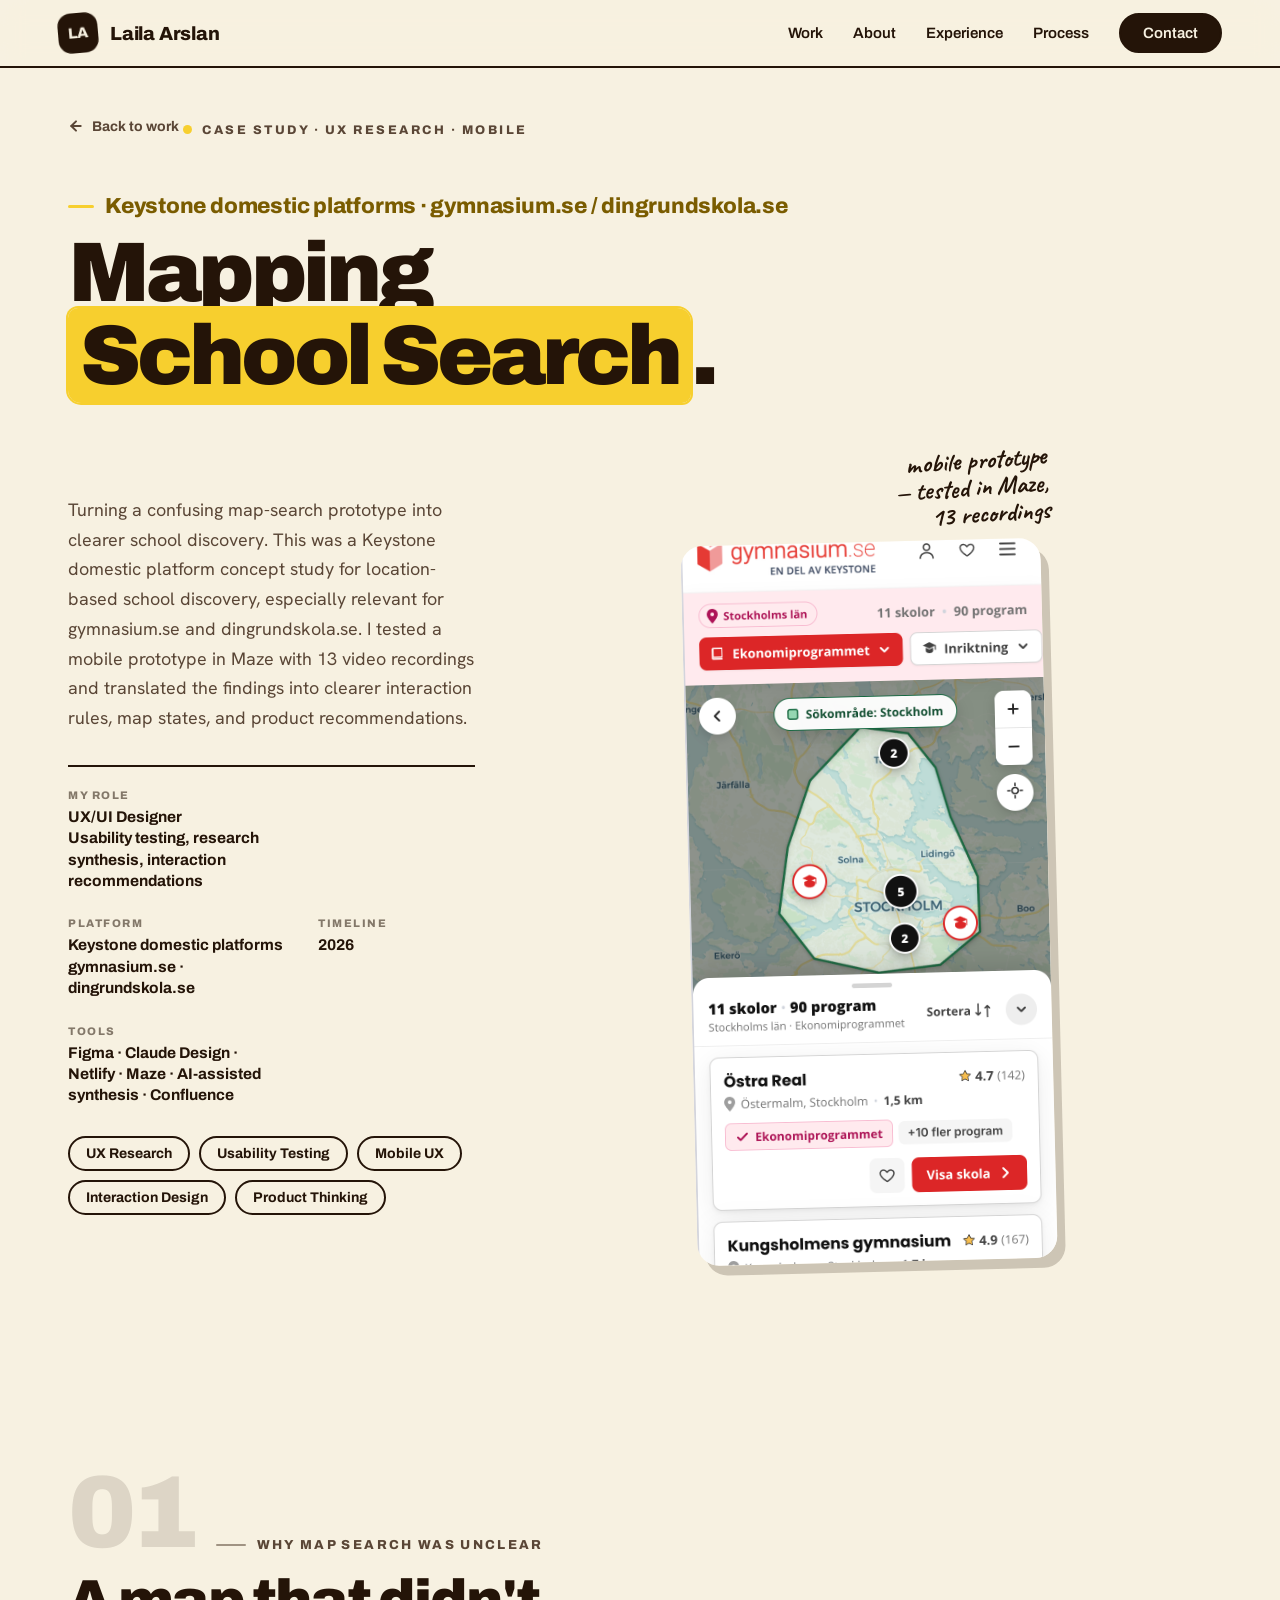
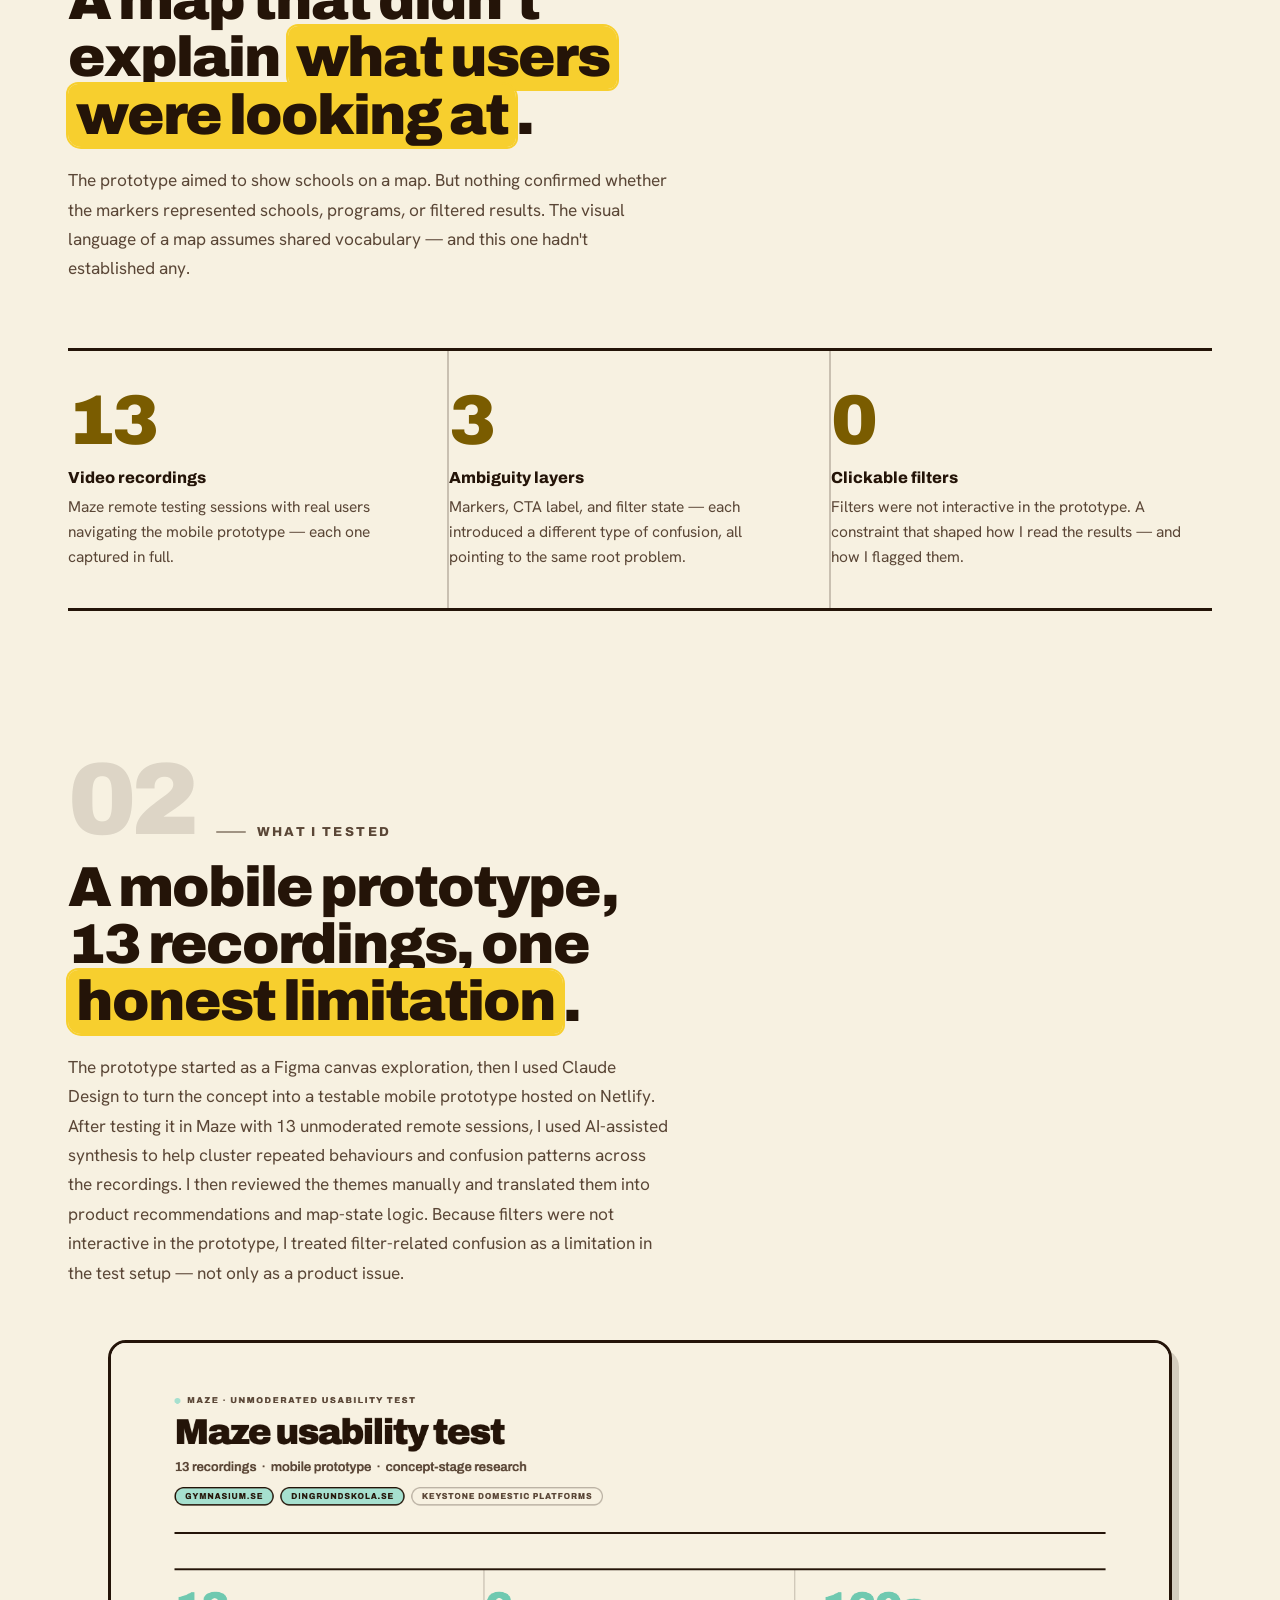
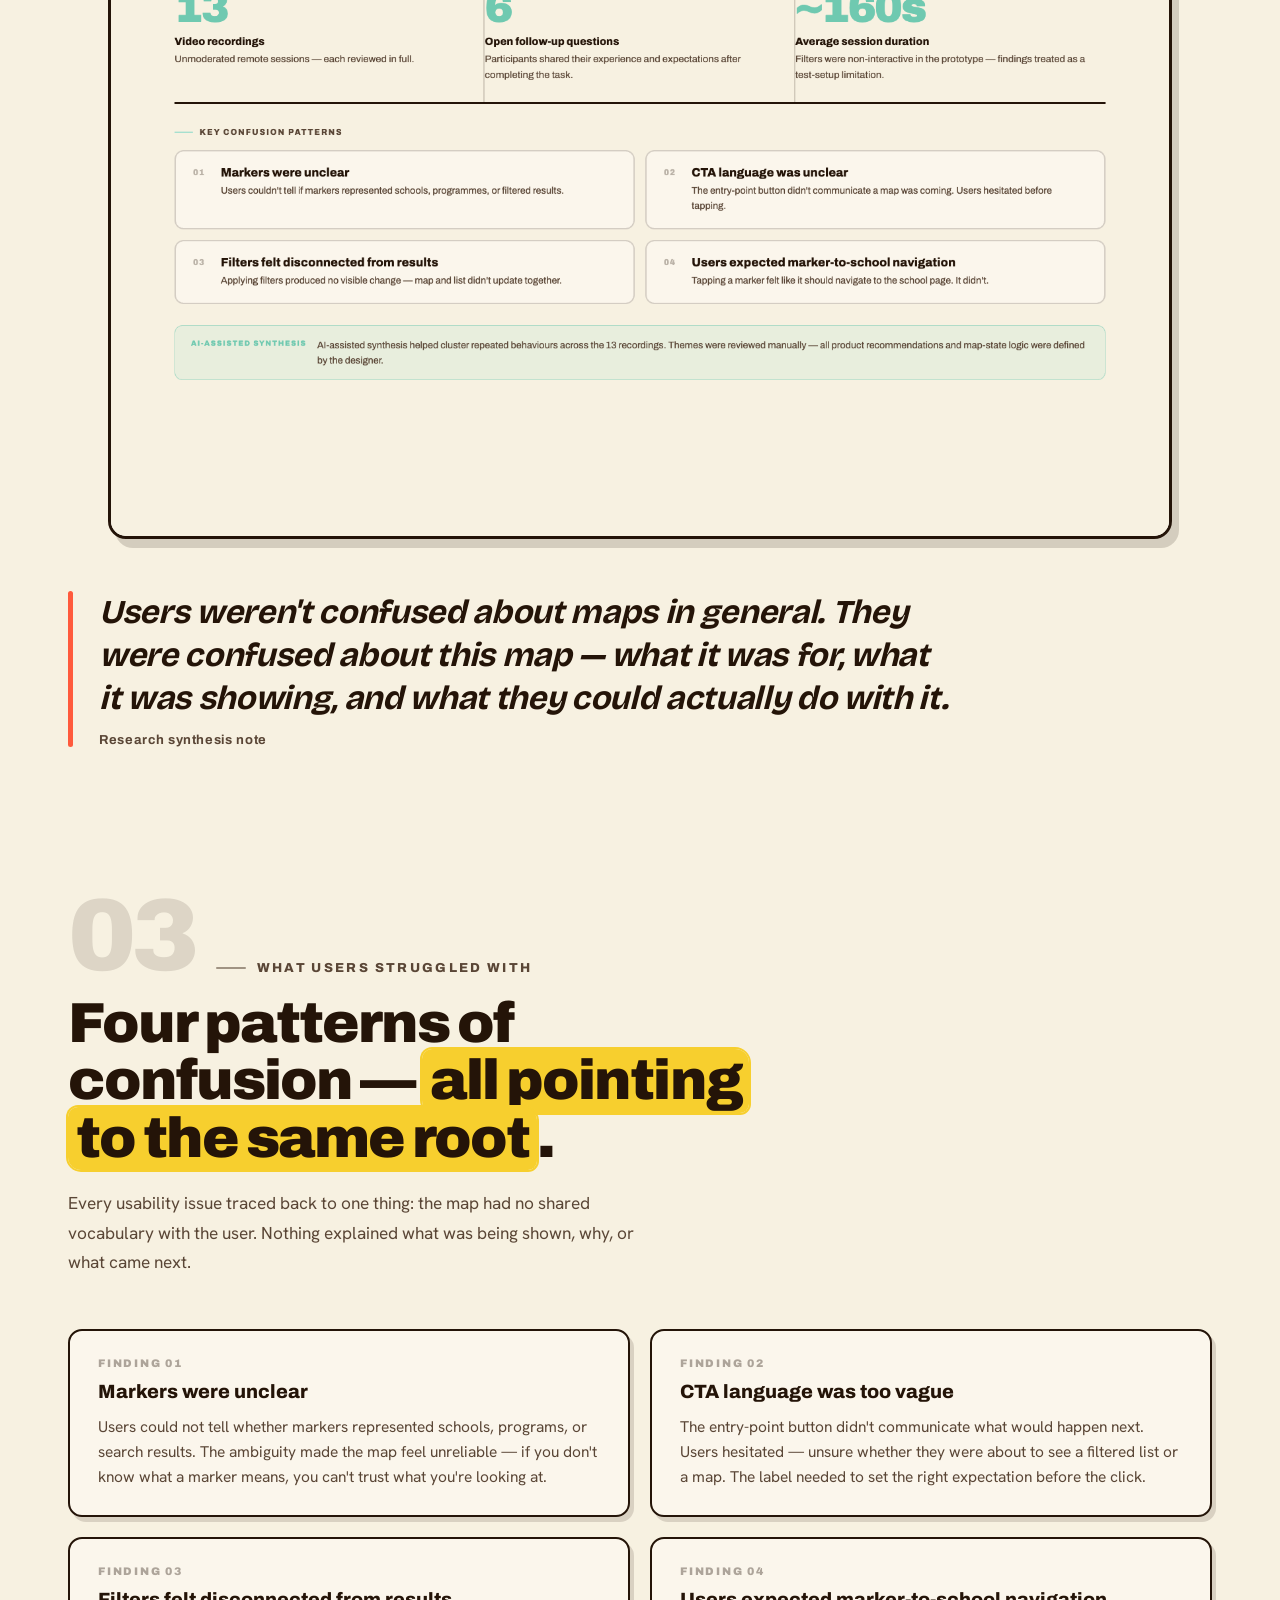
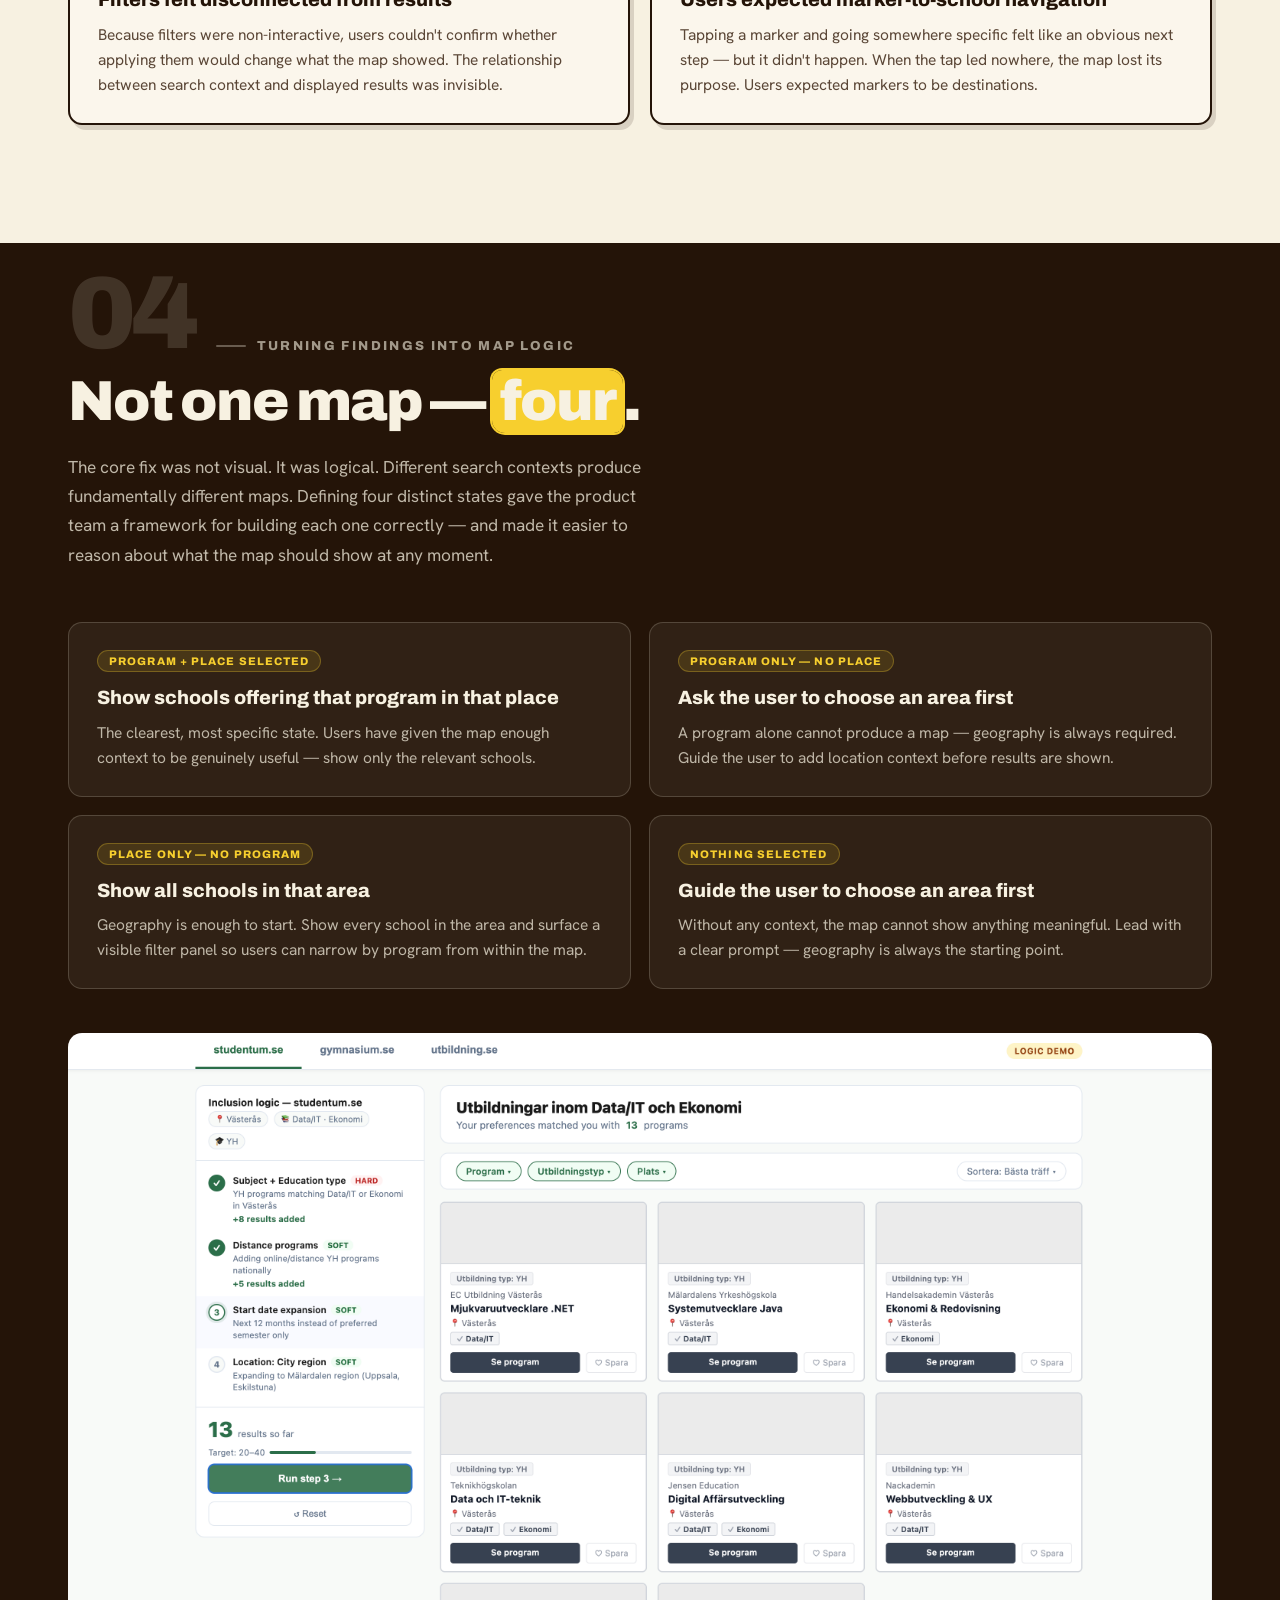
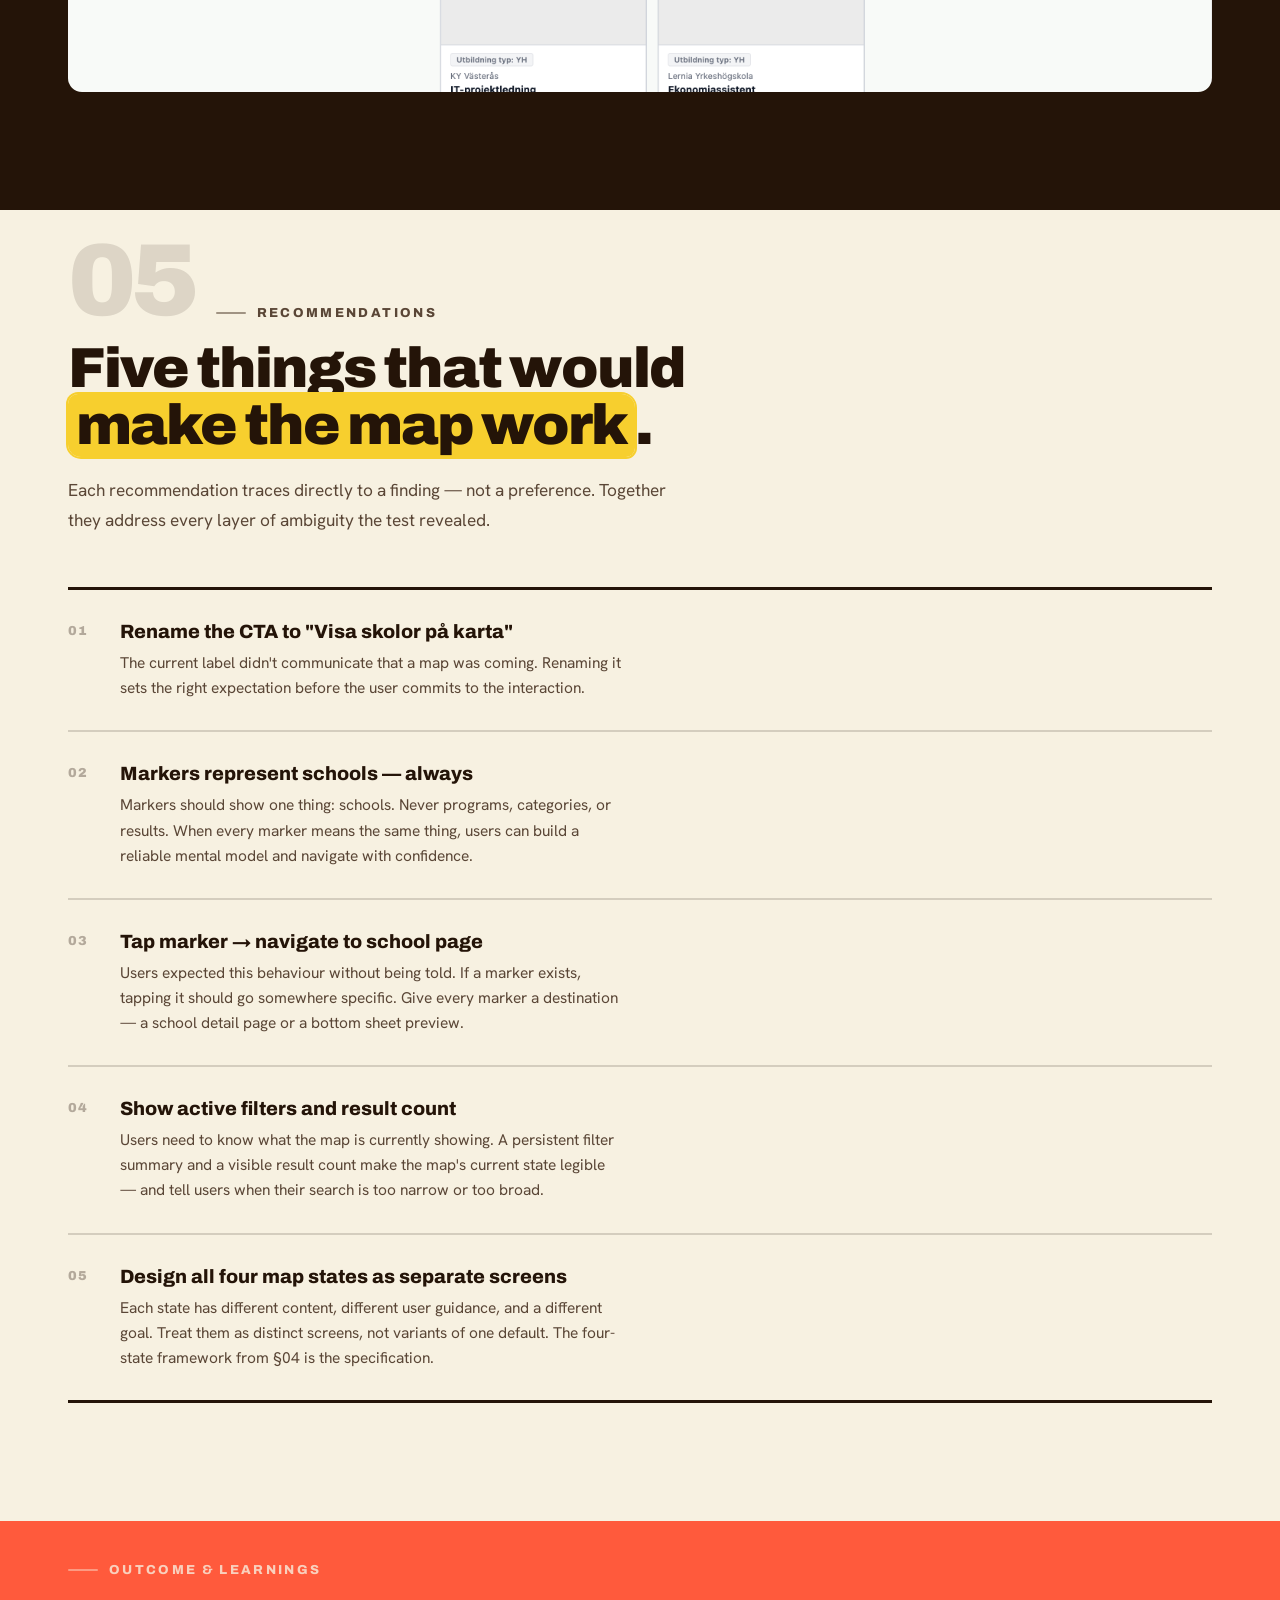
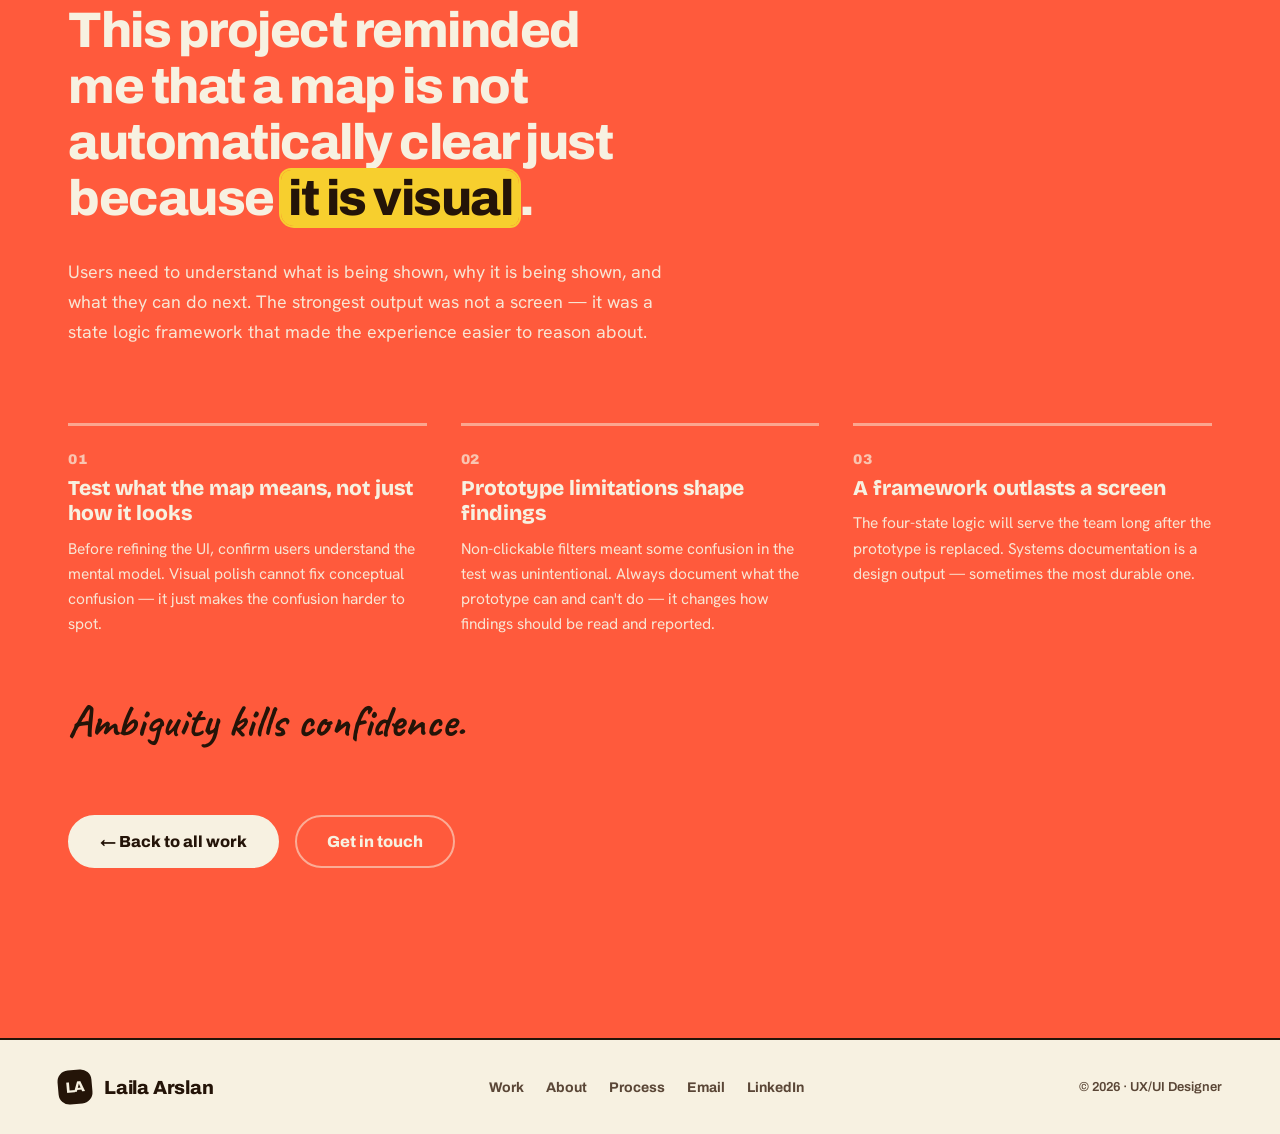
==== commit 4d83e30c: "Add Map Search case study with real images and polish Wires in real assets (ms-hero.png, ms-maze-tes" ====
--- a/Work/map-search.html
+++ b/Work/map-search.html
@@ -80,7 +80,7 @@
           <div class="anno">
             <span class="pen">mobile prototype — tested in Maze, 13 recordings</span>
           </div>
-          <div style="width:100%;max-width:300px;aspect-ratio:9/18;border-radius:22px;overflow:hidden;box-shadow:8px 10px 0 rgba(36,20,8,.2);transform:rotate(-1.4deg);background:var(--cream-2)">
+          <div style="width:100%;max-width:360px;aspect-ratio:9/18;border-radius:22px;overflow:hidden;box-shadow:8px 10px 0 rgba(36,20,8,.2);transform:rotate(-1.4deg);background:var(--cream-2)">
             <img src="../images/ms-hero.png" alt="Mobile map-search prototype — school discovery map screen" style="width:100%;height:100%;object-fit:cover;display:block"/>
           </div>
         </div>
@@ -139,10 +139,7 @@
 
     <div class="reveal" style="margin-top:14px">
       <figure class="frame soft">
-        <div class="ms-placeholder ms-ph-landscape">
-          <span class="ms-ph-label">ms-maze-test.png</span>
-          <span class="ms-ph-sub">Maze testing summary — prototype screens and task setup</span>
-        </div>
+        <img src="../images/ms-maze-test.png" alt="Maze usability test summary — 13 recordings, 6 follow-up questions, key confusion patterns and AI-assisted synthesis note" style="width:100%;height:auto;display:block"/>
       </figure>
     </div>
 
@@ -209,7 +206,7 @@
       <p class="chap-lead">The core fix was not visual. It was logical. Different search contexts produce fundamentally different maps. Defining four distinct states gave the product team a framework for building each one correctly — and made it easier to reason about what the map should show at any moment.</p>
     </div>
 
-    <div class="ms-states-grid reveal">
+    <div class="ms-states-grid reveal" style="margin-top:52px">
       <div class="ms-state-card">
         <div class="ms-state-cond">Program + place selected</div>
         <h4>Show schools offering that program in that place</h4>
@@ -232,9 +229,8 @@
       </div>
     </div>
 
-    <div class="ms-placeholder ms-ph-wide reveal" style="margin-top:48px;border-color:rgba(247,241,225,.18);background:rgba(247,241,225,.04)">
-      <span class="ms-ph-label" style="color:rgba(247,241,225,.38)">ms-state-logic.png</span>
-      <span class="ms-ph-sub" style="color:rgba(247,241,225,.24)">4-state map logic diagram</span>
+    <div class="reveal" style="margin-top:44px;border-radius:14px;overflow:hidden;max-width:100%">
+      <img src="../images/ms-state-logic.png" alt="Map search state logic — 4 states based on program and place selection" style="width:100%;height:auto;display:block"/>
     </div>
   </div>
 </section>
--- a/Work/map-search.css
+++ b/Work/map-search.css
@@ -103,7 +103,7 @@
 @media(max-width:900px){
   /* mockup below intro text on mobile — overrides case-study-v2.css order:-1 */
   .cs2-ms .head-shot{order:1}
-  .ms-hero-wrap{width:100%;max-width:300px}
+  .ms-hero-wrap{width:100%;max-width:360px;overflow:hidden}
 }
 @media(max-width:820px){
   .ms-insight-grid{grid-template-columns:1fr}
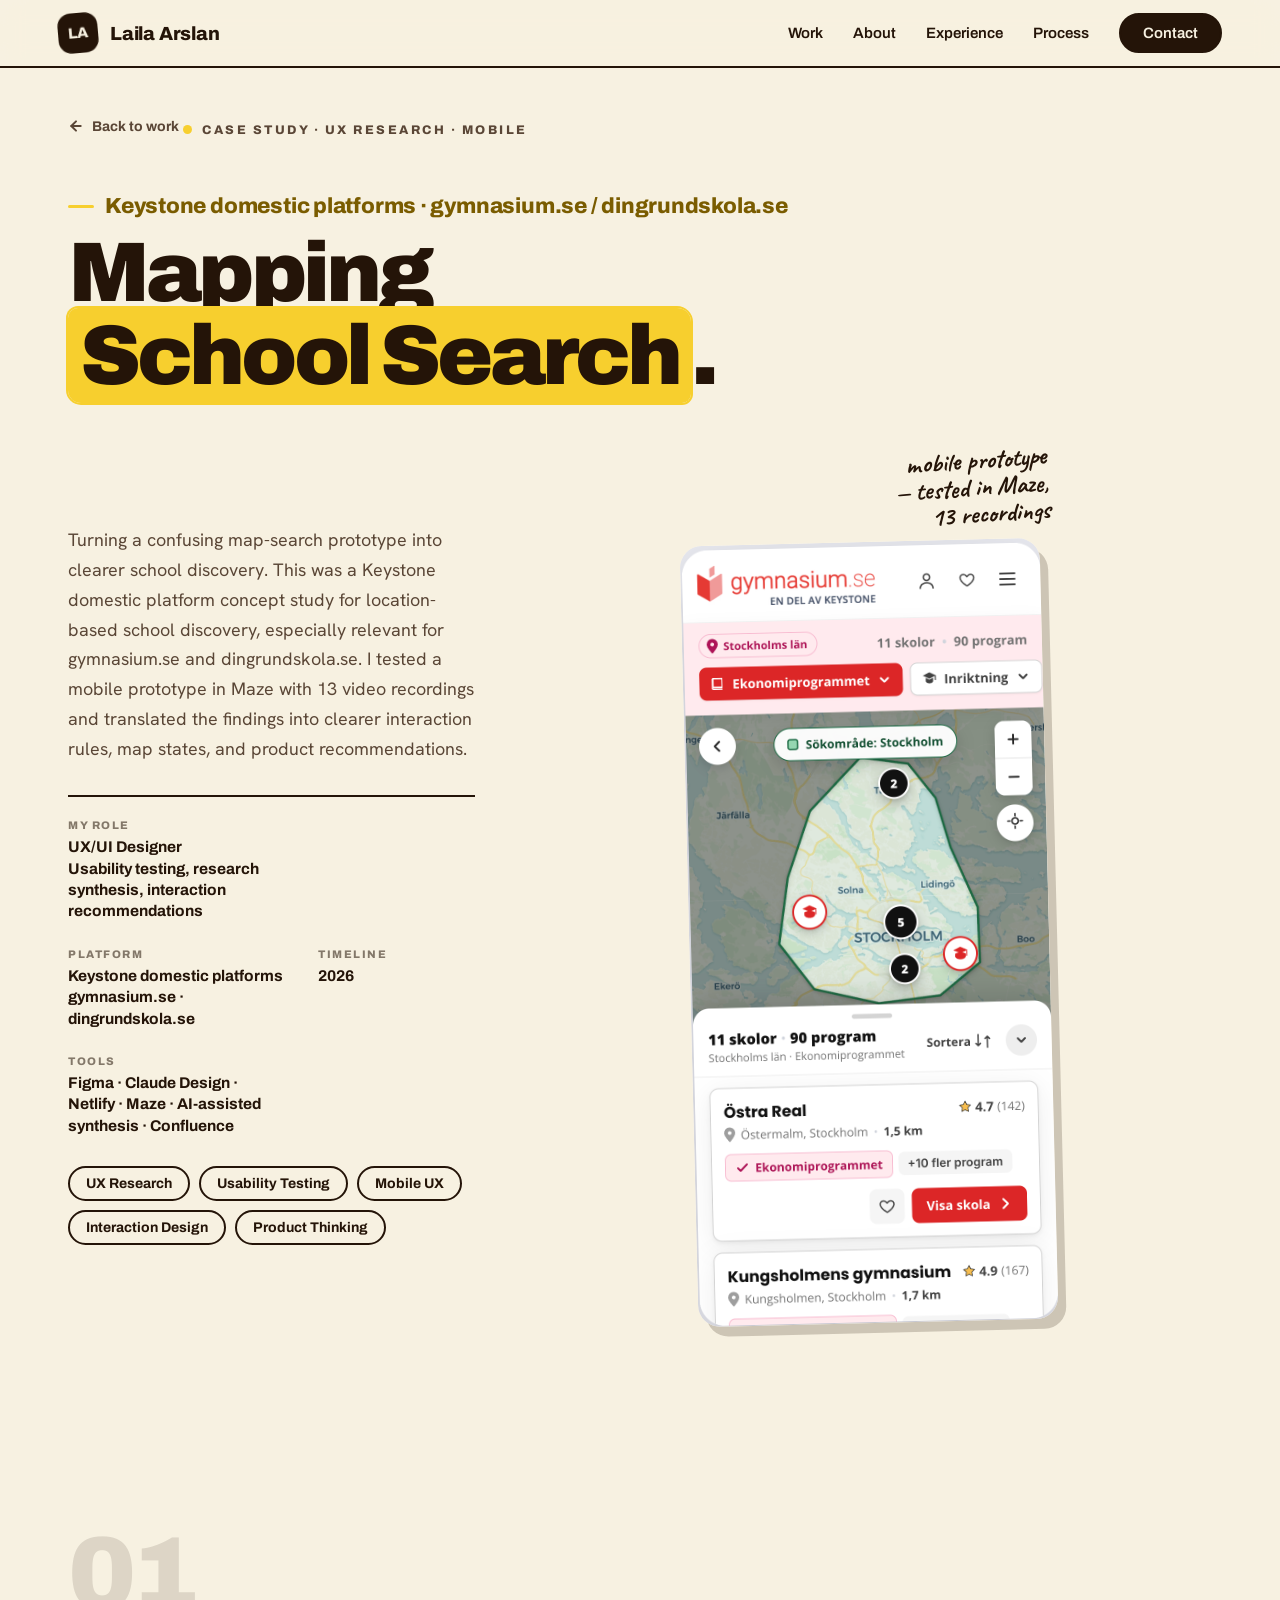
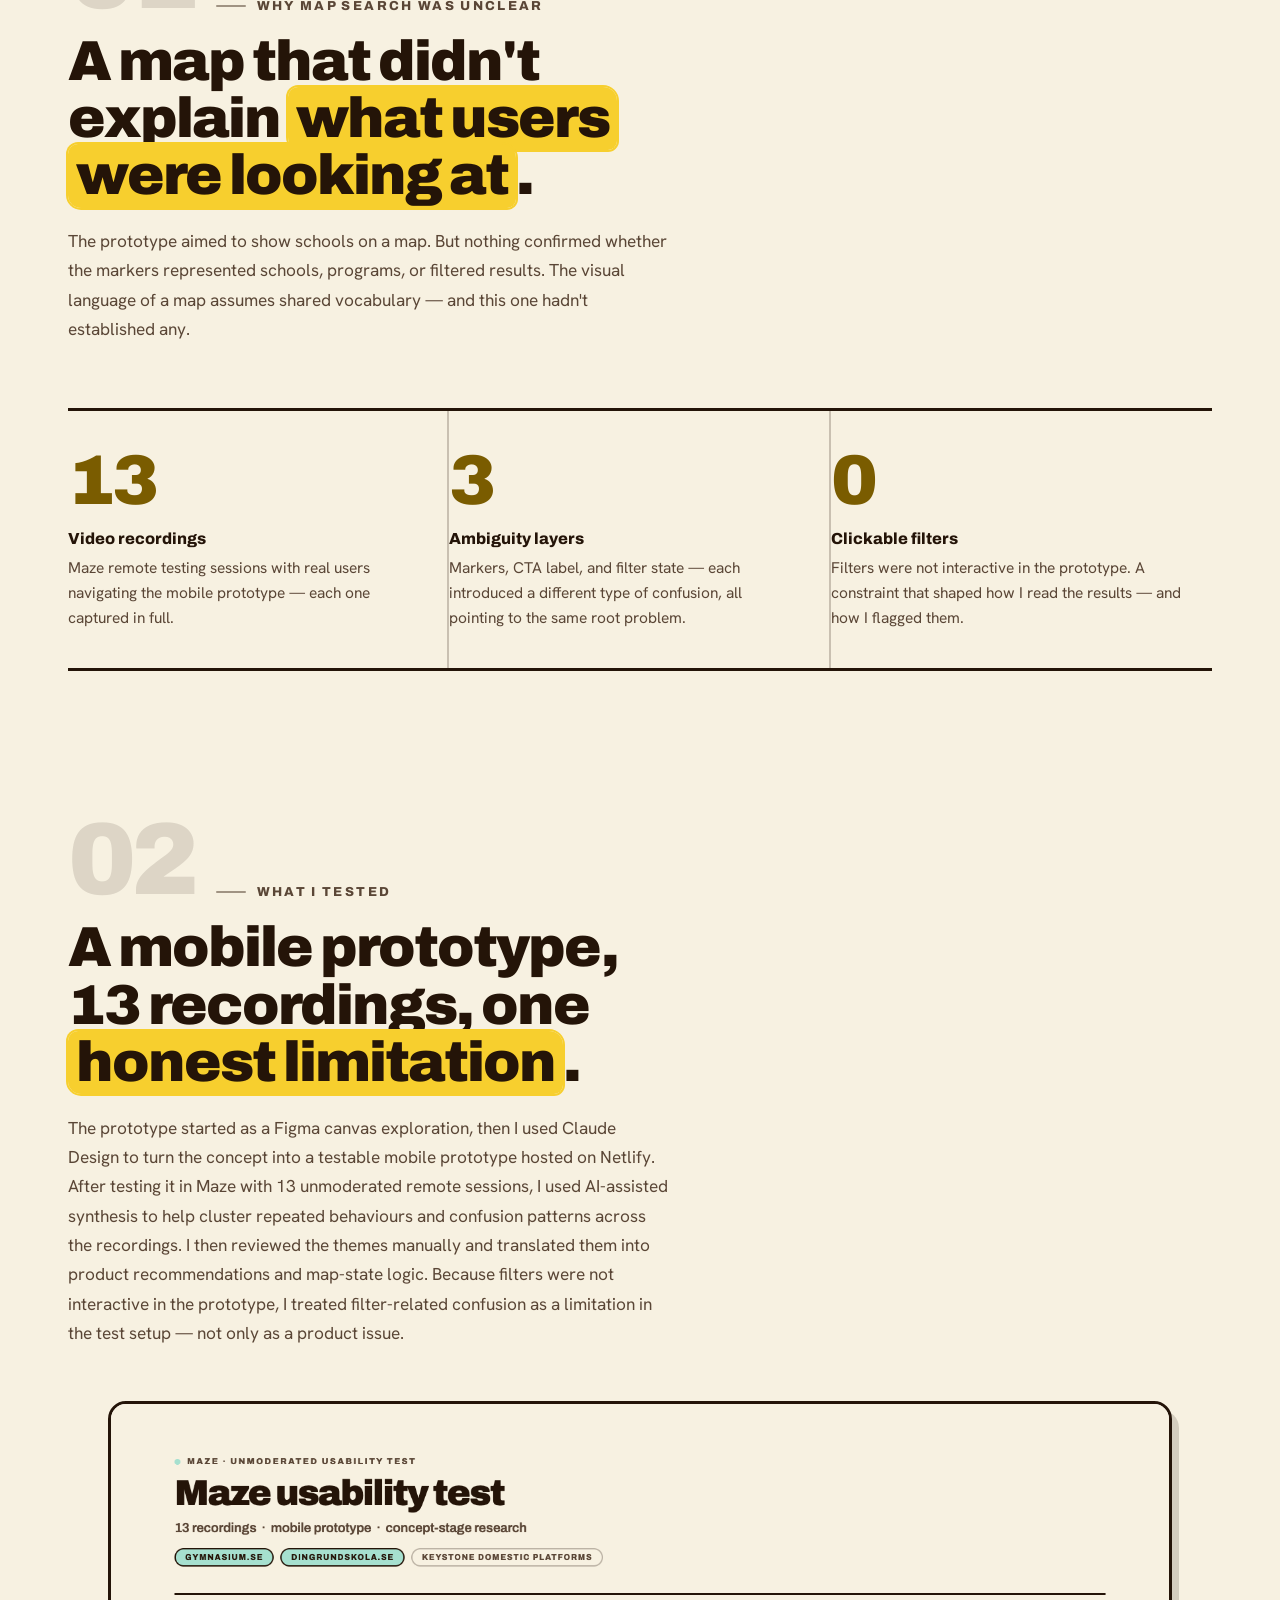
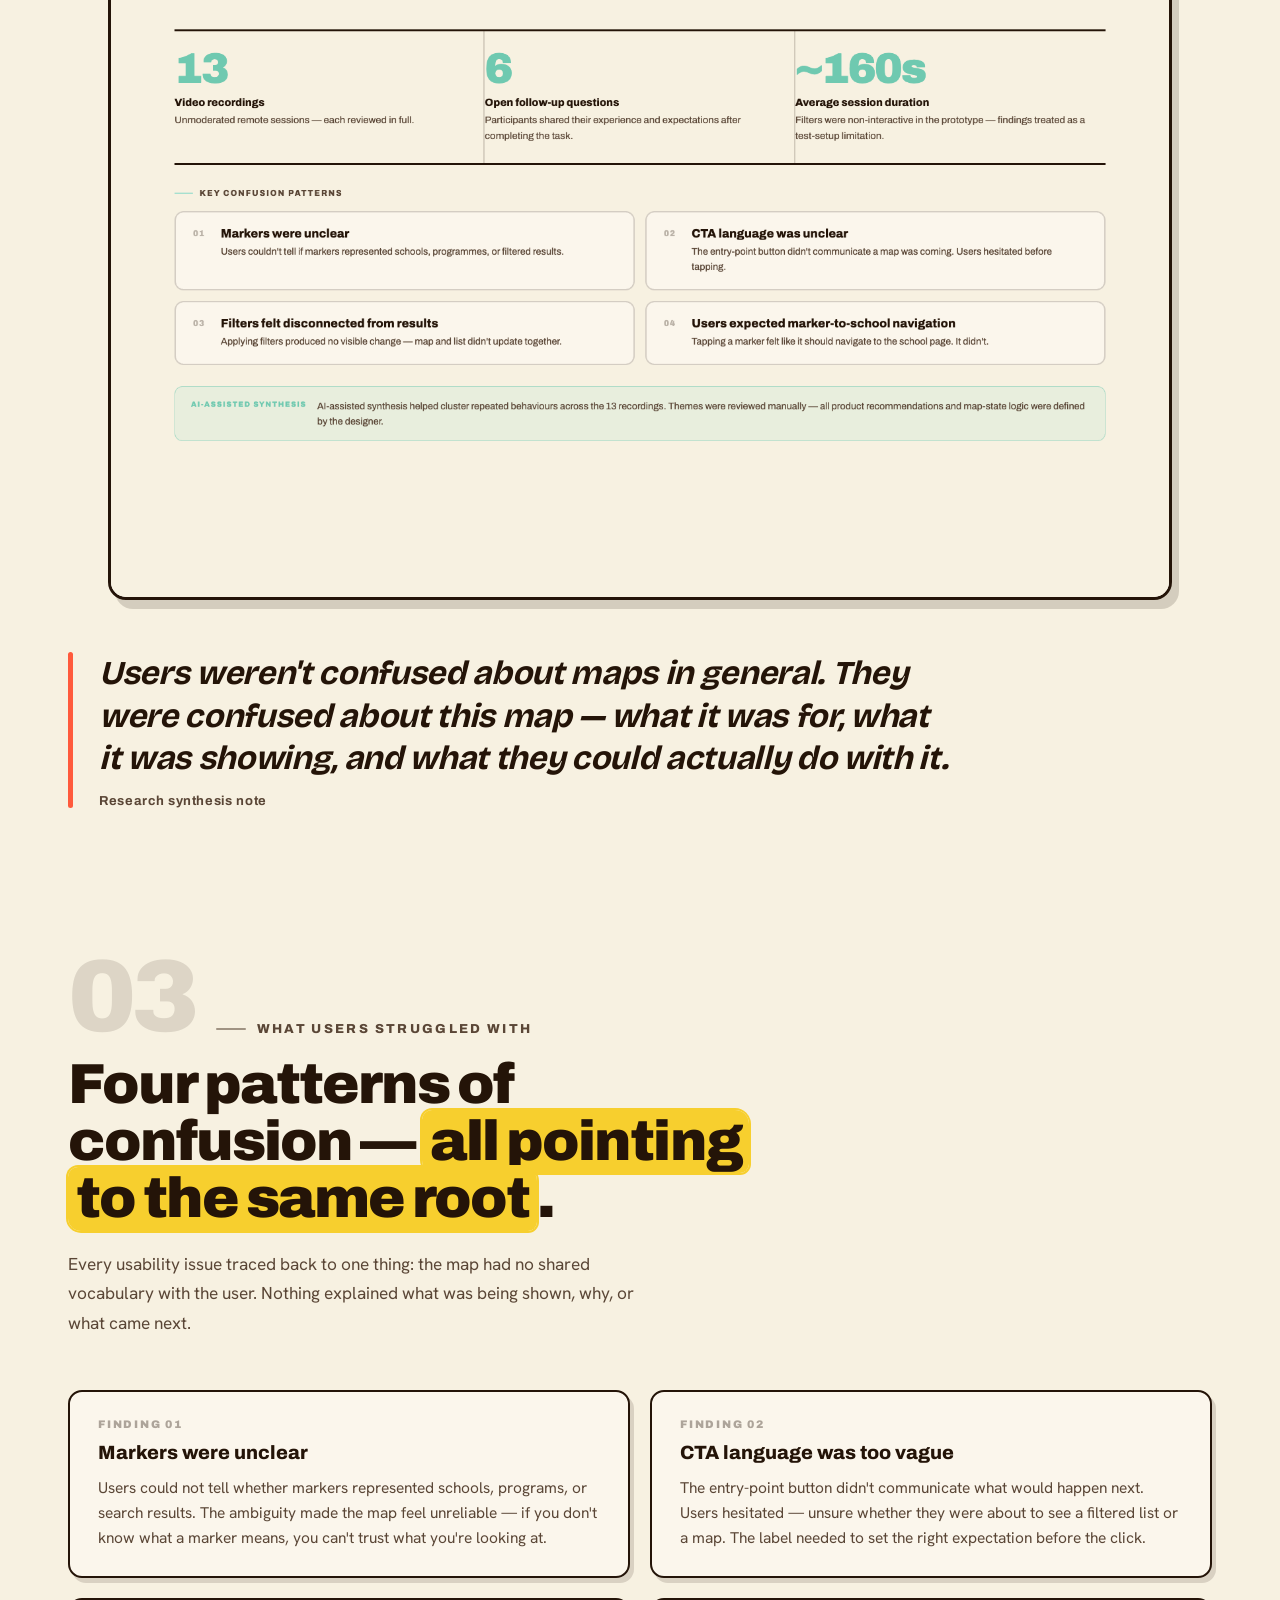
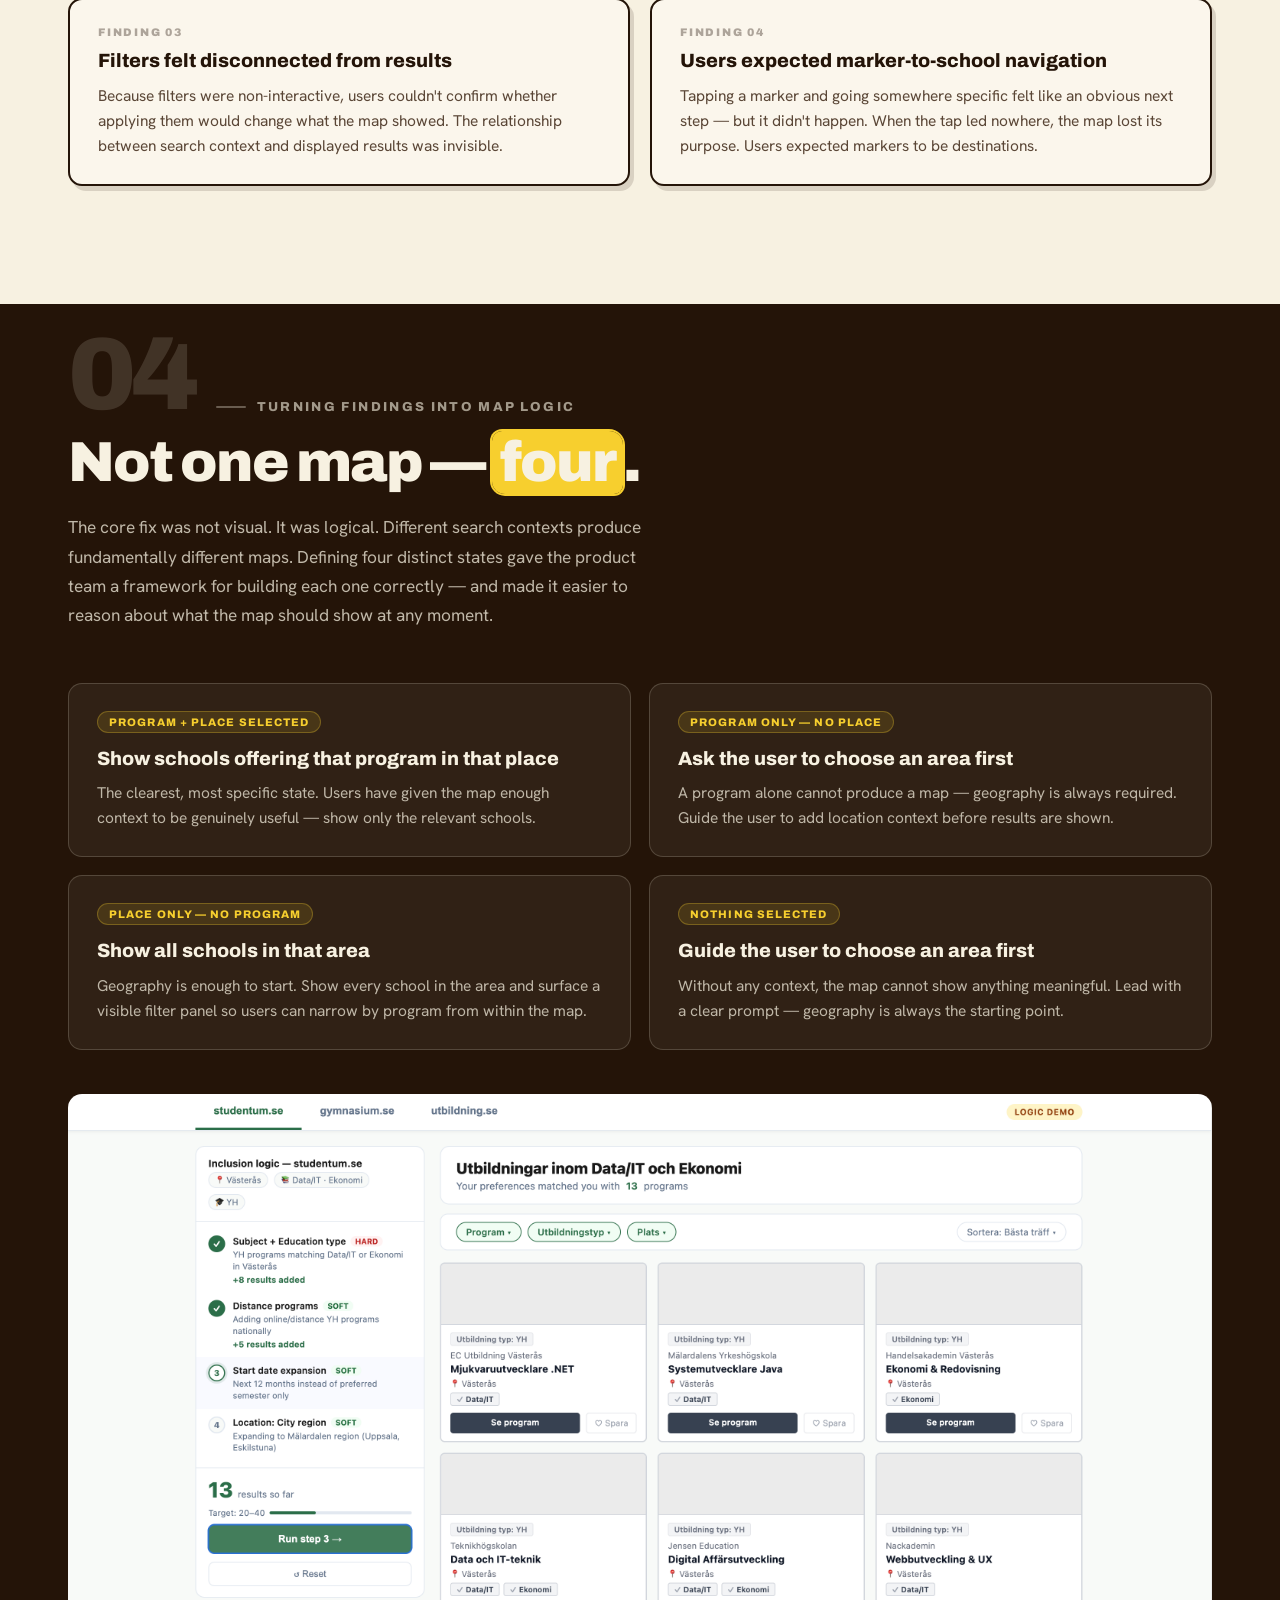
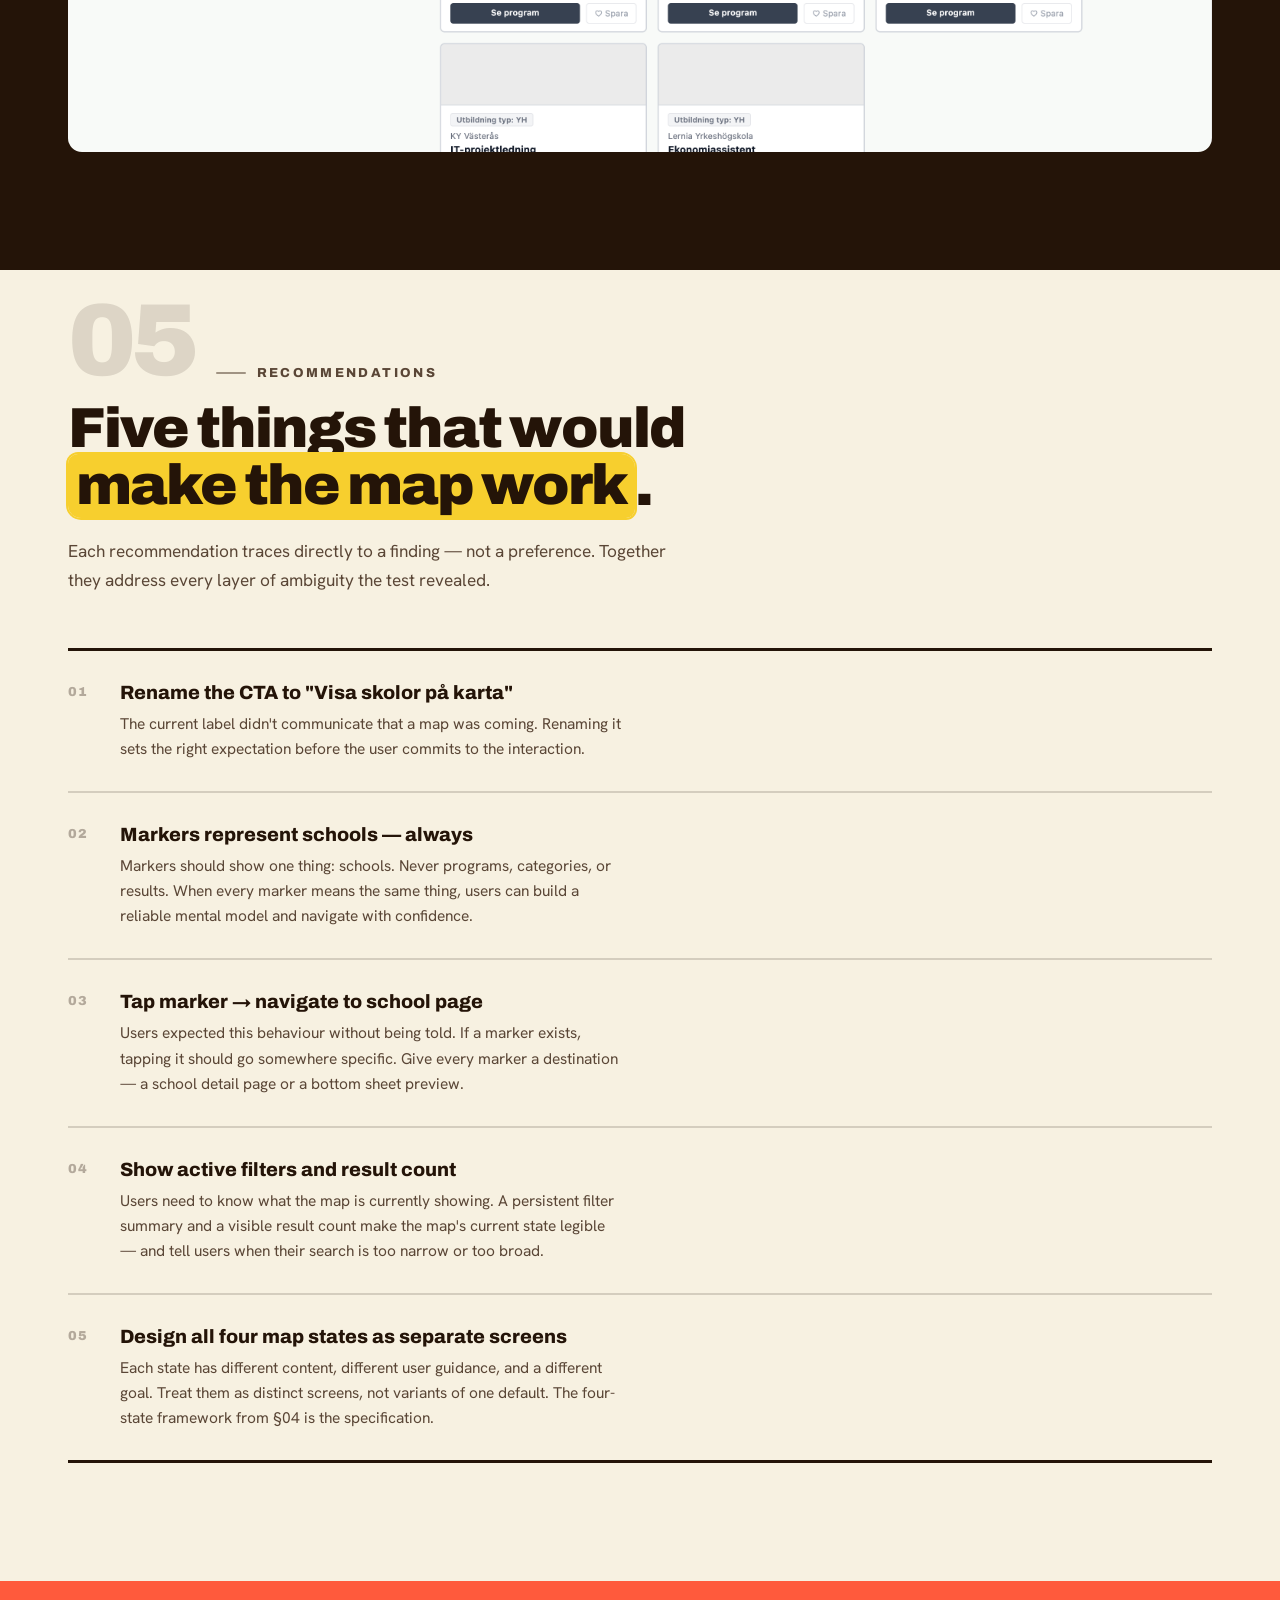
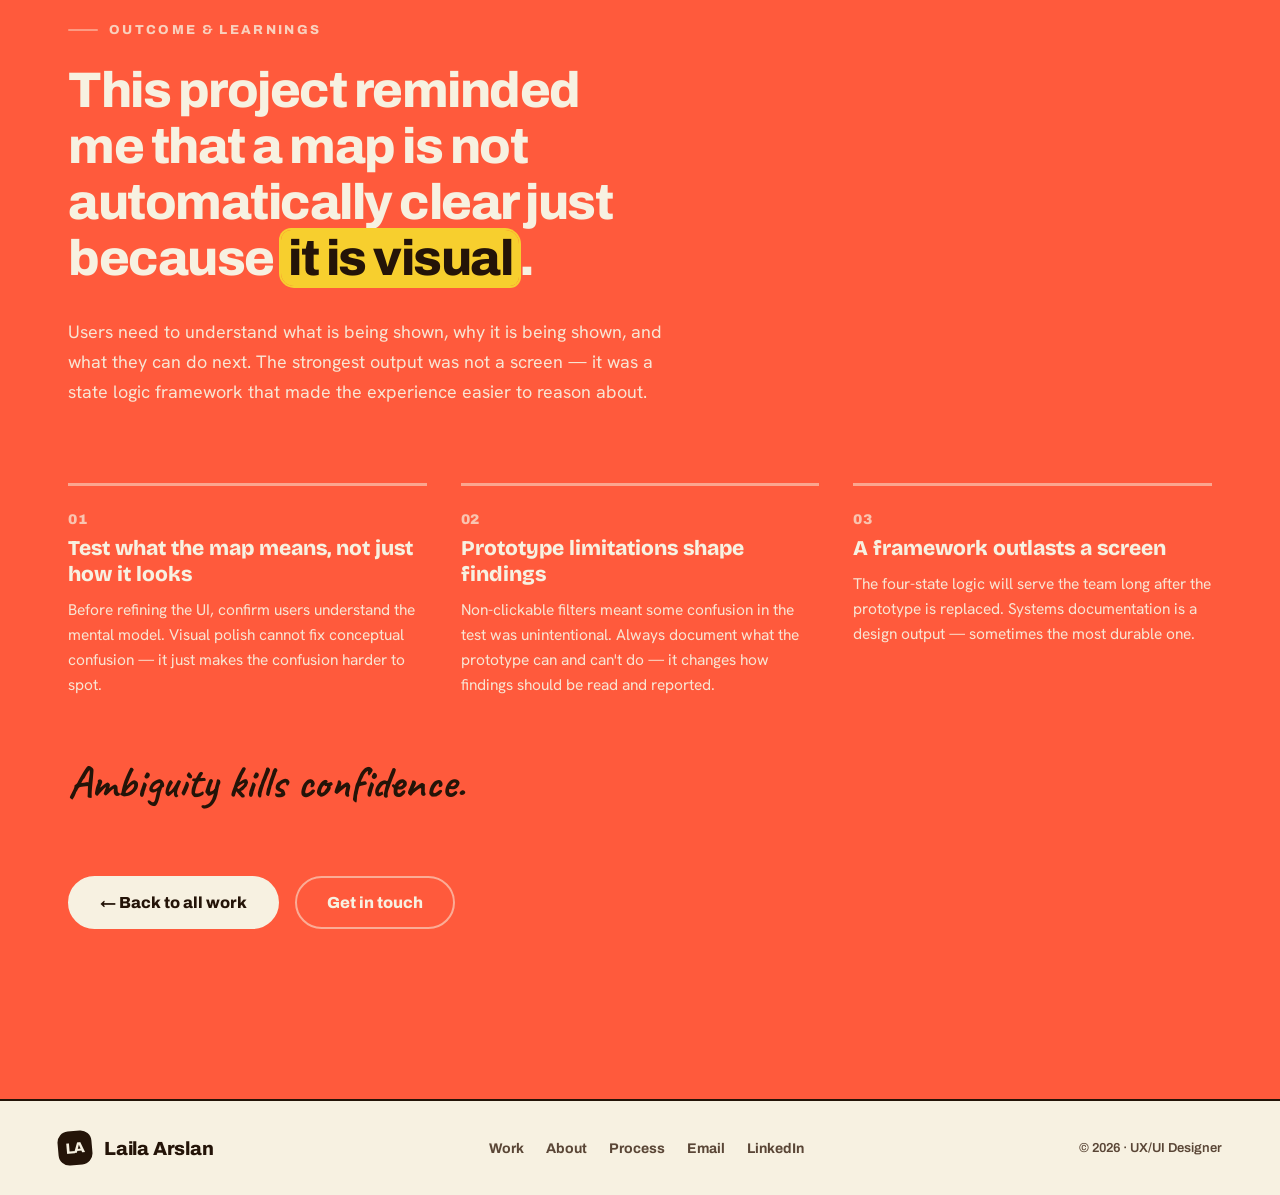
==== commit 22e2945f: "Fix hero phone mockup clipping on Map Search case study Removed forced aspect-ratio:9/18 and object-" ====
--- a/Work/map-search.html
+++ b/Work/map-search.html
@@ -80,8 +80,8 @@
           <div class="anno">
             <span class="pen">mobile prototype — tested in Maze, 13 recordings</span>
           </div>
-          <div style="width:100%;max-width:360px;aspect-ratio:9/18;border-radius:22px;overflow:hidden;box-shadow:8px 10px 0 rgba(36,20,8,.2);transform:rotate(-1.4deg);background:var(--cream-2)">
-            <img src="../images/ms-hero.png" alt="Mobile map-search prototype — school discovery map screen" style="width:100%;height:100%;object-fit:cover;display:block"/>
+          <div style="width:100%;max-width:360px;border-radius:22px;overflow:hidden;box-shadow:8px 10px 0 rgba(36,20,8,.2);transform:rotate(-1.4deg);background:var(--cream-2)">
+            <img src="../images/ms-hero.png" alt="Mobile map-search prototype — school discovery map screen" style="width:100%;height:auto;display:block"/>
           </div>
         </div>
       </div>
